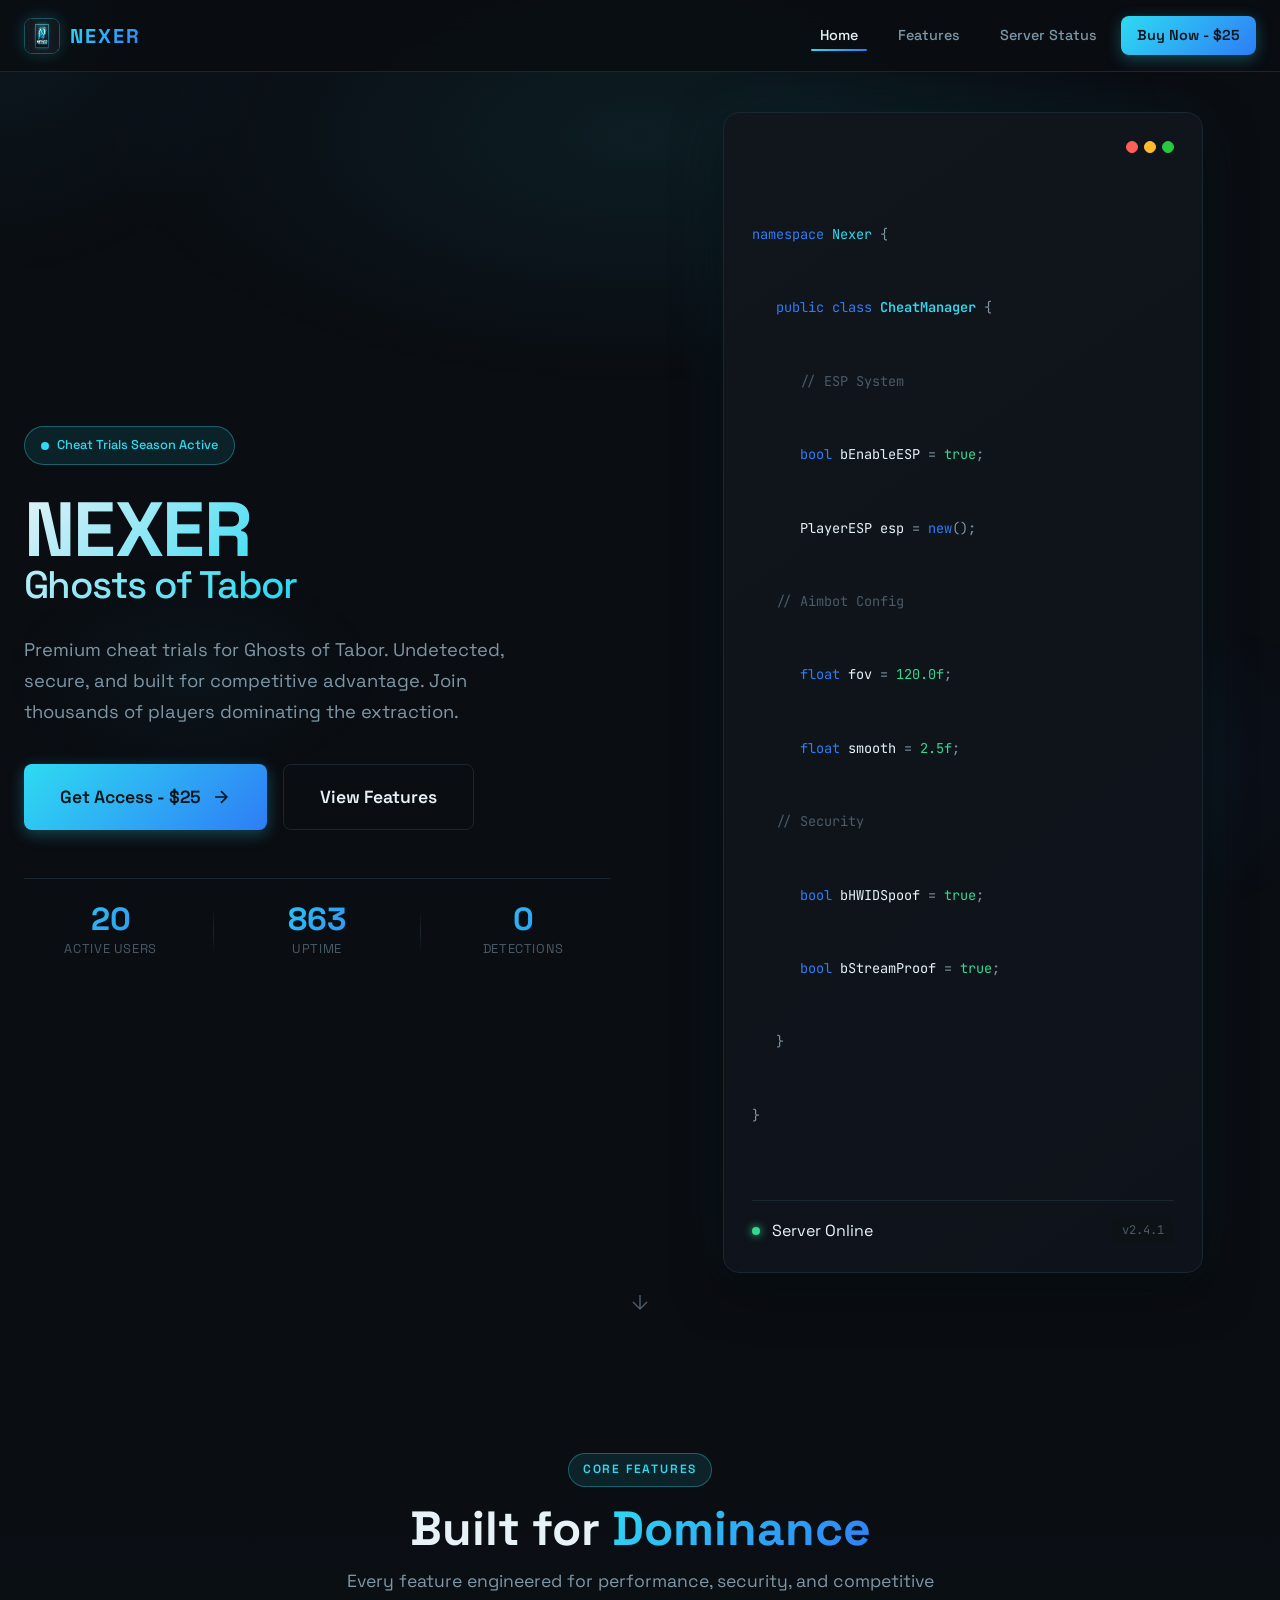
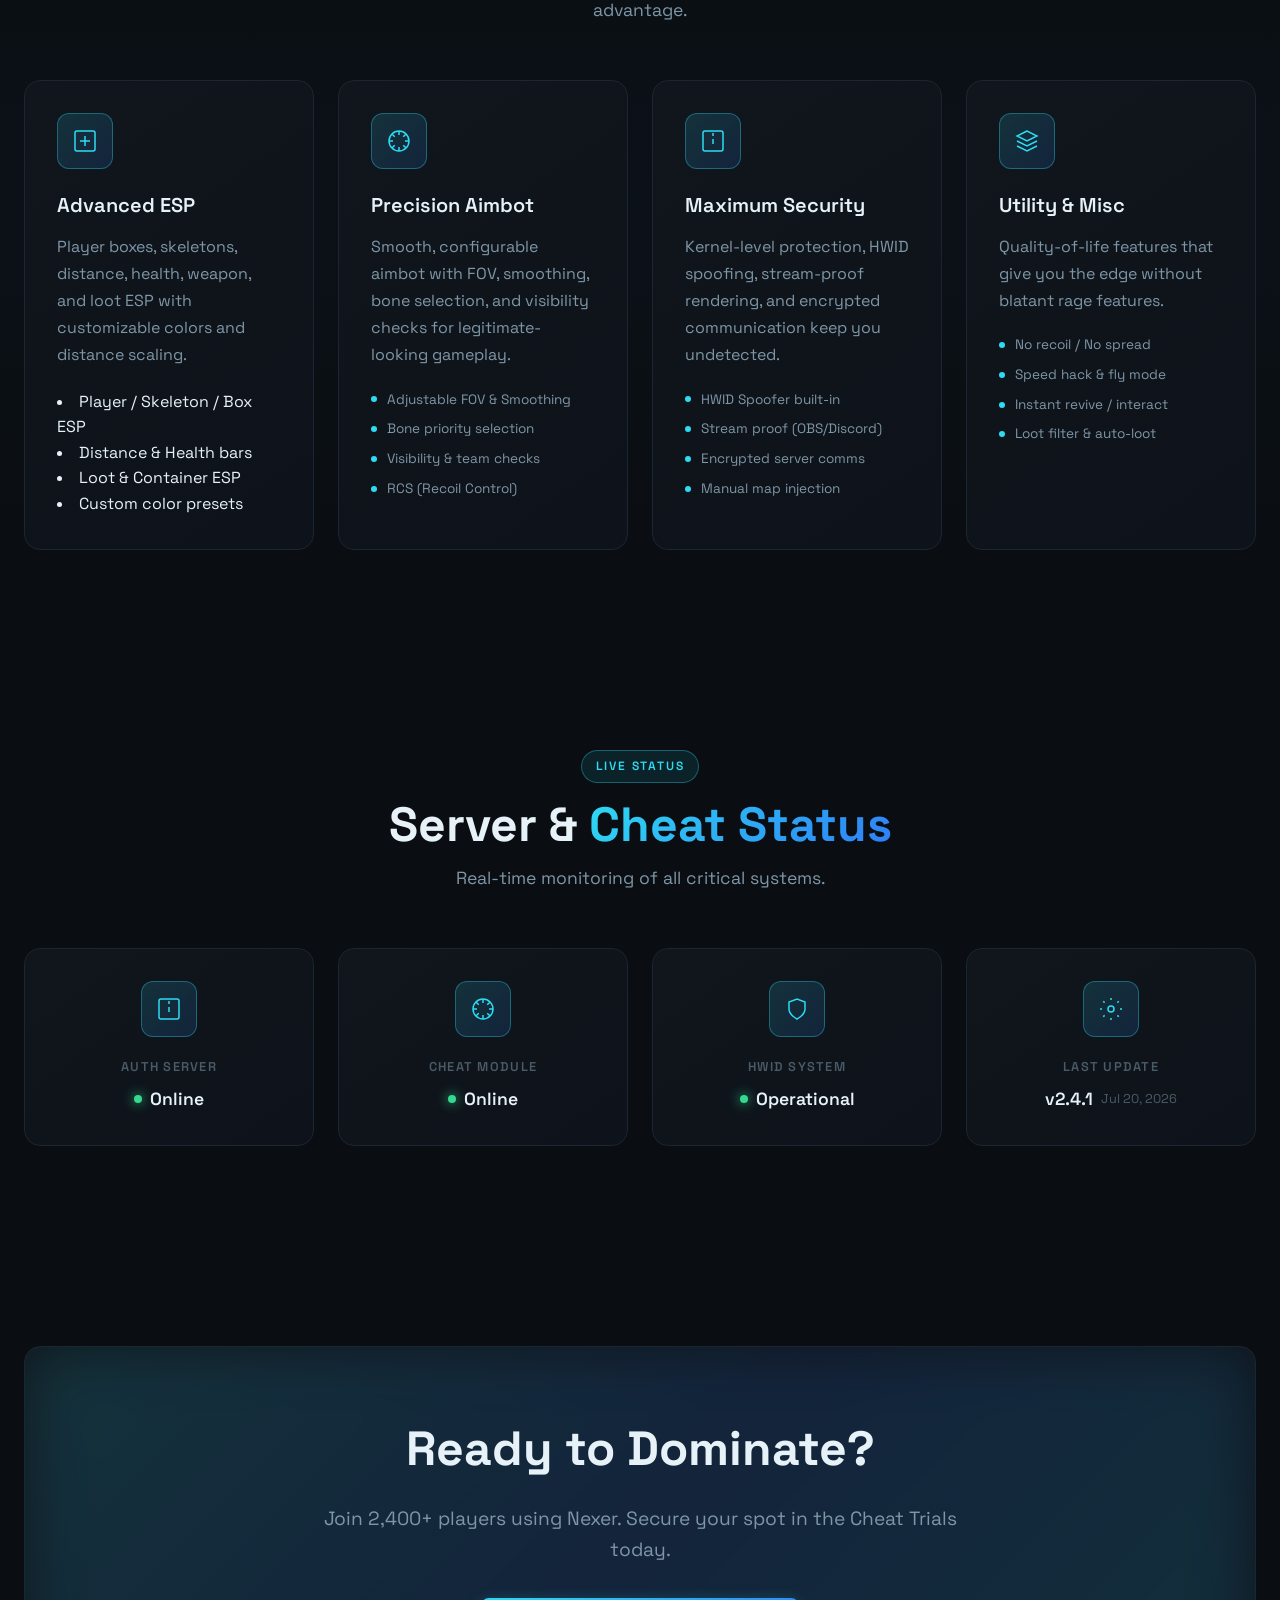
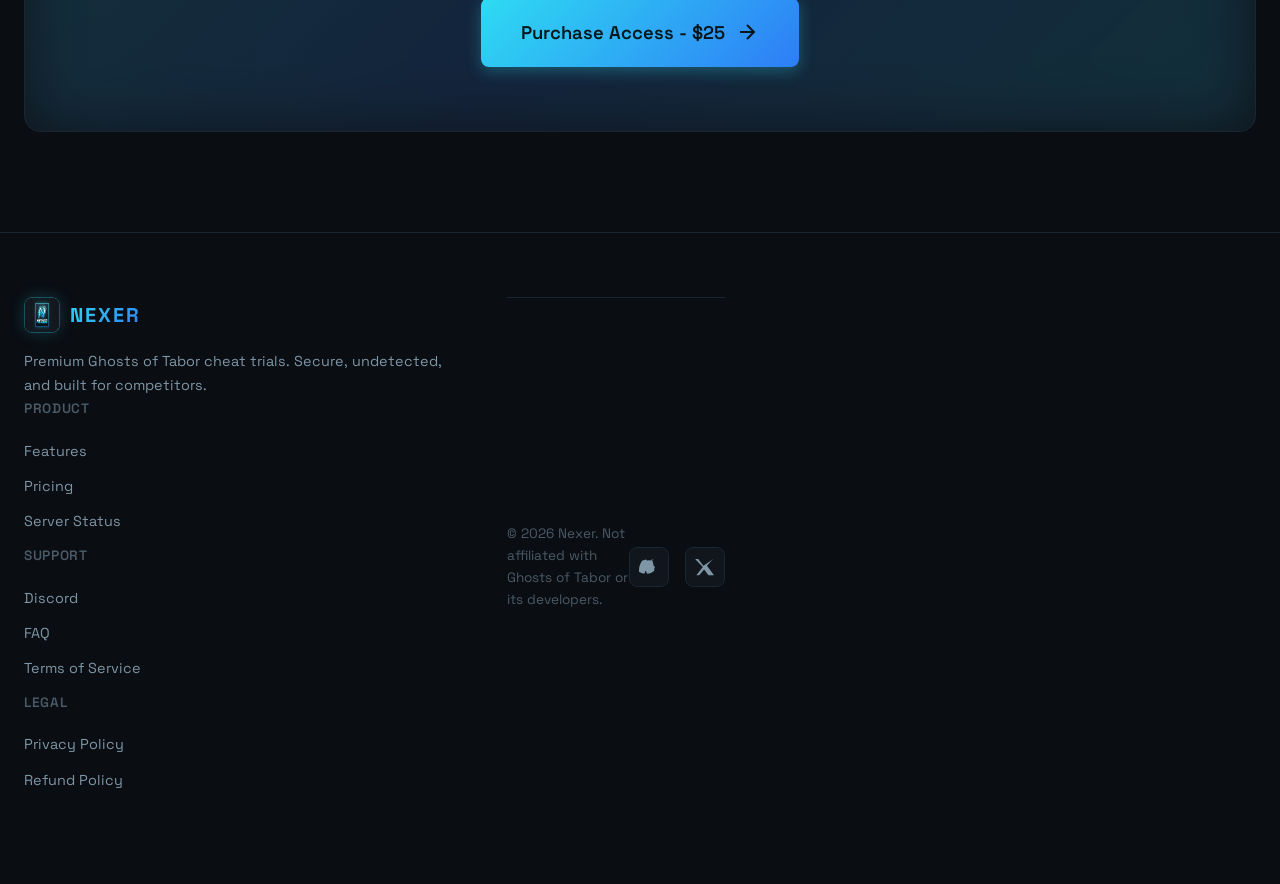
==== docs/index.html @ 2d6c764b "Move to docs folder for GitHub Pages" ====
<!DOCTYPE html>
<html lang="en">
<head>
  <meta charset="UTF-8">
  <meta name="viewport" content="width=device-width, initial-scale=1.0">
  <meta name="description" content="Nexer - Premium Ghosts of Tabor Cheat Trials. Secure, undetected, and feature-rich.">
  <title>Nexer | Ghosts of Tabor Cheat Trials</title>
  <link rel="preconnect" href="https://fonts.googleapis.com">
  <link rel="preconnect" href="https://fonts.gstatic.com" crossorigin>
  <link href="https://fonts.googleapis.com/css2?family=Space+Grotesk:wght@400;500;600;700&family=JetBrains+Mono:wght@400;500&display=swap" rel="stylesheet">
  <link rel="stylesheet" href="css/styles.css">
  <link rel="icon" type="image/png" href="assets/images/logo.png">
</head>
<body>
  <div class="bg-glow" id="bgGlow"></div>
  <canvas id="hexCanvas"></canvas>

  <header class="header" id="header">
    <div class="container header-inner">
      <a href="index.html" class="logo" aria-label="Nexer Home">
        <img src="assets/images/logo.png" alt="Nexer" class="logo-img">
        <span class="logo-text">NEXER</span>
      </a>
      <nav class="nav" id="nav">
        <a href="index.html" class="nav-link active">Home</a>
        <a href="#features" class="nav-link">Features</a>
        <a href="#status" class="nav-link">Server Status</a>
        <a href="buy.html" class="nav-link nav-cta">Buy Now - $25</a>
      </nav>
      <button class="mobile-menu-btn" id="mobileMenuBtn" aria-label="Toggle menu">
        <span></span>
        <span></span>
        <span></span>
      </button>
    </header>

  <main>
    <section class="hero" id="hero">
      <div class="container">
        <div class="hero-content">
          <div class="hero-badge">
            <span class="pulse-dot"></span>
            <span>Cheat Trials Season Active</span>
          </div>
          <h1 class="hero-title">
            NEXER
            <span class="hero-subtitle">Ghosts of Tabor</span>
          </h1>
          <p class="hero-desc">
            Premium cheat trials for Ghosts of Tabor. Undetected, secure, and built for competitive advantage. 
            Join thousands of players dominating the extraction.
          </p>
          <div class="hero-actions">
            <a href="buy.html" class="btn btn-primary btn-lg">
              <span>Get Access - $25</span>
              <svg width="20" height="20" viewBox="0 0 24 24" fill="none" stroke="currentColor" stroke-width="2">
                <path d="M5 12h14M12 5l7 7-7 7"/>
              </svg>
            </a>
            <a href="#features" class="btn btn-secondary btn-lg">View Features</a>
          </div>
          <div class="hero-stats">
            <div class="stat">
              <span class="stat-value">2.4k+</span>
              <span class="stat-label">Active Users</span>
            </div>
            <div class="stat-divider"></div>
            <div class="stat">
              <span class="stat-value">99.9%</span>
              <span class="stat-label">Uptime</span>
            </div>
            <div class="stat-divider"></div>
            <div class="stat">
              <span class="stat-value">0</span>
              <span class="stat-label">Detections</span>
            </div>
          </div>
        </div>
        <div class="hero-visual">
          <div class="hero-card" id="heroCard">
            <div class="card-glow"></div>
            <div class="card-content">
              <div class="card-header">
                <div class="card-dots">
                  <span></span><span></span><span></span>
                </div>
              </div>
              <div class="card-body">
                <div class="code-lines">
                  <div class="code-line"><span class="code-keyword">namespace</span> <span class="code-class">Nexer</span> {</div>
                  <div class="code-line indent"><span class="code-keyword">public</span> <span class="code-keyword">class</span> <span class="code-function">CheatManager</span> {</div>
                  <div class="code-line indent2"><span class="code-comment">// ESP System</span></div>
                  <div class="code-line indent2"><span class="code-keyword">bool</span> <span class="code-variable">bEnableESP</span> = <span class="code-value">true</span>;</div>
                  <div class="code-line indent2"><span class="code-variable">PlayerESP</span> <span class="code-variable">esp</span> = <span class="code-keyword">new</span>();</div>
                  <div class="code-line indent"><span class="code-comment">// Aimbot Config</span></div>
                  <div class="code-line indent2"><span class="code-keyword">float</span> <span class="code-variable">fov</span> = <span class="code-value">120.0f</span>;</div>
                  <div class="code-line indent2"><span class="code-keyword">float</span> <span class="code-variable">smooth</span> = <span class="code-value">2.5f</span>;</div>
                  <div class="code-line indent"><span class="code-comment">// Security</span></div>
                  <div class="code-line indent2"><span class="code-keyword">bool</span> <span class="code-variable">bHWIDSpoof</span> = <span class="code-value">true</span>;</div>
                  <div class="code-line indent2"><span class="code-keyword">bool</span> <span class="code-variable">bStreamProof</span> = <span class="code-value">true</span>;</div>
                  <div class="code-line indent">}</div>
                  <div class="code-line">}</div>
                </div>
              </div>
              <div class="card-footer">
                <span class="status-dot online"></span>
                <span>Server Online</span>
                <span class="version">v2.4.1</span>
              </div>
            </div>
          </div>
        </div>
      </div>
      <div class="scroll-indicator" id="scrollIndicator">
        <svg width="24" height="24" viewBox="0 0 24 24" fill="none" stroke="currentColor" stroke-width="1.5">
          <path d="M12 5v14M19 12l-7 7-7-7"/>
        </svg>
      </div>
    </section>

    <section class="features" id="features">
      <div class="container">
        <header class="section-header">
          <span class="section-tag">Core Features</span>
          <h2 class="section-title">Built for <span class="highlight">Dominance</span></h2>
          <p class="section-desc">Every feature engineered for performance, security, and competitive advantage.</p>
        </header>
        <div class="features-grid">
          <article class="feature-card" data-feature="esp">
            <div class="feature-icon">
              <svg width="24" height="24" viewBox="0 0 24 24" fill="none" stroke="currentColor" stroke-width="1.5">
                <rect x="2" y="2" width="20" height="20" rx="2"/>
                <path d="M7 12h10M12 7v10"/>
              </svg>
            </div>
            <h3>Advanced ESP</h3>
            <p>Player boxes, skeletons, distance, health, weapon, and loot ESP with customizable colors and distance scaling.</            <ul class="feature-details">
              <li>Player / Skeleton / Box ESP</li>
              <li>Distance & Health bars</li>
              <li>Loot & Container ESP</li>
              <li>Custom color presets</li>
            </ul>
          </article>
          <article class="feature-card" data-feature="aimbot">
            <div class="feature-icon">
              <svg width="24" height="24" viewBox="0 0 24 24" fill="none" stroke="currentColor" stroke-width="1.5">
                <circle cx="12" cy="12" r="10"/>
                <path d="M12 2v4M12 18v4M4.93 4.93l2.83 2.83M16.24 16.24l2.83 2.83M2 12h4M18 12h4M4.93 19.07l2.83-2.83M16.24 7.76l2.83-2.83"/>
              </svg>
            </div>
            <h3>Precision Aimbot</h3>
            <p>Smooth, configurable aimbot with FOV, smoothing, bone selection, and visibility checks for legitimate-looking gameplay.
            <ul class="feature-details">
              <li>Adjustable FOV & Smoothing</li>
              <li>Bone priority selection</li>
              <li>Visibility & team checks</li>
              <li>RCS (Recoil Control)</li>
            </ul>
          </article>
          <article class="feature-card" data-feature="security">
            <div class="feature-icon">
              <svg width="24" height="24" viewBox="0 0 24 24" fill="none" stroke="currentColor" stroke-width="1.5">
                <rect x="2" y="2" width="20" height="20" rx="2"/>
                <path d="M12 15v-5M12 7v-3"/>
              </svg>
            </div>
            <h3>Maximum Security</h3>
            <p>Kernel-level protection, HWID spoofing, stream-proof rendering, and encrypted communication keep you undetected.
            <ul class="feature-details">
              <li>HWID Spoofer built-in</li>
              <li>Stream proof (OBS/Discord)</li>
              <li>Encrypted server comms</li>
              <li>Manual map injection</li>
            </ul>
          </article>
          <article class="feature-card" data-feature="misc">
            <div class="feature-icon">
              <svg width="24" height="24" viewBox="0 0 24 24" fill="none" stroke="currentColor" stroke-width="1.5">
                <path d="M12 2L2 7l10 5 10-5-10-5zM2 17l10 5 10-5M2 12l10 5 10-5"/>
              </svg>
            </div>
            <h3>Utility & Misc</h3>
            <p>Quality-of-life features that give you the edge without blatant rage features.
            <ul class="feature-details">
              <li>No recoil / No spread</li>
              <li>Speed hack & fly mode</li>
              <li>Instant revive / interact</li>
              <li>Loot filter & auto-loot</li>
            </ul>
          </article>
        </div>
      </div>
    </section>

    <section class="status-section" id="status">
      <div class="container">
        <header class="section-header">
          <span class="section-tag">Live Status</span>
          <h2 class="section-title">Server & <span class="highlight">Cheat Status</span></h2>
          <p class="section-desc">Real-time monitoring of all critical systems.</p>
        </header>
        <div class="status-grid">
          <div class="status-card">
            <div class="status-icon">
              <svg width="24" height="24" viewBox="0 0 24 24" fill="none" stroke="currentColor" stroke-width="1.5">
                <rect x="2" y="2" width="20" height="20" rx="2"/>
                <path d="M12 15v-5M12 7v-3"/>
              </svg>
            </div>
            <div class="status-info">
              <span class="status-label">Auth Server</span>
              <div class="status-value">
                <span class="status-indicator online"></span>
                <span>Online</span>
              </div>
            </div>
          </div>
          <div class="status-card">
            <div class="status-icon">
              <svg width="24" height="24" viewBox="0 0 24 24" fill="none" stroke="currentColor" stroke-width="1.5">
                <circle cx="12" cy="12" r="10"/>
                <path d="M12 2v4M12 18v4M4.93 4.93l2.83 2.83M16.24 16.24l2.83 2.83M2 12h4M18 12h4M4.93 19.07l2.83-2.83M16.24 7.76l2.83-2.83"/>
              </svg>
            </div>
            <div class="status-info">
              <span class="status-label">Cheat Module</span>
              <div class="status-value">
                <span class="status-indicator online"></span>
                <span>Online</span>
              </div>
            </div>
          </div>
          <div class="status-card">
            <div class="status-icon">
              <svg width="24" height="24" viewBox="0 0 24 24" fill="none" stroke="currentColor" stroke-width="1.5">
                <path d="M12 22s8-4 8-10V5l-8-3-8 3v7c0 6 8 10 8 10z"/>
              </svg>
            </div>
            <div class="status-info">
              <span class="status-label">HWID System</span>
              <div class="status-value">
                <span class="status-indicator online"></span>
                <span>Operational</span>
              </div>
            </div>
          </div>
          <div class="status-card">
            <div class="status-icon">
              <svg width="24" height="24" viewBox="0 0 24 24" fill="none" stroke="currentColor" stroke-width="1.5">
                <circle cx="12" cy="12" r="3"/>
                <path d="M12 1v2M12 21v2M4.22 4.22l1.42 1.42M18.36 18.36l1.42 1.42M1 12h2M21 12h2M4.22 19.78l1.42-1.42M18.36 5.64l1.42-1.42"/>
              </svg>
            </div>
            <div class="status-info">
              <span class="status-label">Last Update</span>
              <div class="status-value">
                <span>v2.4.1</span>
                <span class="status-sub">Jul 20, 2026</span>
              </div>
            </div>
          </div>
        </div>
      </div>
    </section>

    <section class="cta-section">
      <div class="container">
        <div class="cta-card">
          <div class="cta-glow"></div>
          <div class="cta-content">
            <h2>Ready to Dominate?</h2>
            <p>Join 2,400+ players using Nexer. Secure your spot in the Cheat Trials today.</p>
            <a href="buy.html" class="btn btn-primary btn-xl">
              <span>Purchase Access - $25</span>
              <svg width="24" height="24" viewBox="0 0 24 24" fill="none" stroke="currentColor" stroke-width="2">
                <path d="M5 12h14M12 5l7 7-7 7"/>
              </svg>
            </a>
          </div>
        </div>
      </div>
    </section>
  </main>

  <footer class="footer">
    <div class="container">
      <div class="footer-grid">
        <div class="footer-brand">
          <a href="index.html" class="logo">
            <img src="assets/images/logo.png" alt="Nexer" class="logo-img">
            <span class="logo-text">NEXER</span>
          </a>
          <p>Premium Ghosts of Tabor cheat trials. Secure, undetected, and built for competitors.</        </div>
        <div class="footer-links">
          <h4>Product</h4>
          <a href="#features">Features</a>
          <a href="buy.html">Pricing</a>
          <a href="#status">Server Status</a>
        </div>
        <div class="footer-links">
          <h4>Support</h4>
          <a href="https://discord.gg/ghostsoftabor" target="_blank" rel="noopener">Discord</a>
          <a href="buy.html#faq">FAQ</a>
          <a href="buy.html#tos">Terms of Service</a>
        </div>
        <div class="footer-links">
          <h4>Legal</h4>
          <a href="buy.html#privacy">Privacy Policy</a>
          <a href="buy.html#refund">Refund Policy</a>
        </div>
      </div>
      <div class="footer-bottom">
        <p>&copy; 2026 Nexer. Not affiliated with Ghosts of Tabor or its developers.</p>
        <div class="footer-social">
          <a href="https://discord.gg/ghostsoftabor" target="_blank" rel="noopener" aria-label="Discord">
            <svg width="20" height="20" viewBox="0 0 24 24" fill="currentColor">
              <path d="M20.317 4.37a19.791 19.791 0 0 0-4.885-1.515.074.074 0 0 0-.079.037c-.21.375-.444.864-.608 1.25a18.27 18.27 0 0 0-5.487 0 12.64 12.64 0 0 0-.617-1.25.077.077 0 0 0-.079-.037A19.736 19.736 0 0 0 3.676 4.37a.07.07 0 0 0-.032.027C.533 9.046-.32 13.58.099 18.057a.078.078 0 0 0 .023.04.07.07 0 0 0 .031.027 20.26 20.26 0 0 0 5.973 2.075.077.077 0 0 0 .08-.037c.462-.63.87-1.39 1.158-2.26a22.14 22.14 0 0 0 .582-1.28.076.076 0 0 1 .077-.077h.077a.076.076 0 0 1 .077.077c.13.504.3.98.582 1.28.315.91.755 1.71 1.158 2.26a.077.077 0 0 0 .08.037c3.516-.556 6.573-1.838 8.479-4.11a.069.069 0 0 0 .03-.028.062.062 0 0 0-.012-.079c-.406-4.537-1.358-9.143-3.19-13.62a.06.06 0 0 0-.03-.028z"/>
              <path d="M10.07 15.79c-.82 0-1.5-.74-1.5-1.63 0-.97.83-1.87 1.7-1.87.78 0 1.42.75 1.42 1.69-.02 1.05-.9 1.78-1.62 1.81zm7.34-1.61c-.83 0-1.5-.76-1.5-1.63 0-.97.83-1.87 1.7-1.87.78 0 1.42.75 1.42 1.69-.02 1.05-.9 1.78-1.62 1.81z"/>
            </svg>
          </a>
          <a href="https://twitter.com" target="_blank" rel="noopener" aria-label="Twitter">
            <svg width="20" height="20" viewBox="0 0 24 24" fill="currentColor">
              <path d="M18.244 2.25h3.308l-7.227 8.26 8.502 11.24H16.17l-5.214-6.817L4.99 21.75H1.64l7.73-9.889L.12 2.25h3.66l6.318 8.382L21.972 2.25h-3.726Z"/>
            </svg>
          </a>
        </div>
      </div>
    </footer>
  </div>

  <script src="js/main.js"></script>
</body>
</html>
---- docs/css/styles.css ----
:root {
  --bg: #0a0d12;
  --bg-elevated: #0e121a;
  --card-bg: #10161c;
  --card-hover: #141d28;
  --border: #1a2630;
  --border-glow: rgba(46, 219, 242, 0.35);
  --accent: #2edbf2;
  --accent-dim: #1aa2bc;
  --accent-blue: #2e7df6;
  --accent-blue-dark: #1d4ed8;
  --text-primary: #e6f2f8;
  --text-secondary: #7e96a6;
  --text-dark: #4a5a67;
  --success: #31da8f;
  --error: #ef495d;
  --warning: #f9bf37;
  --input-bg: #0d1217;

  --font-main: 'Space Grotesk', -apple-system, BlinkMacSystemFont, 'Segoe UI', sans-serif;
  --font-mono: 'JetBrains Mono', 'Fira Code', monospace;

  --radius-sm: 6px;
  --radius-md: 8px;
  --radius-lg: 12px;
  --radius-xl: 16px;

  --shadow-sm: 0 2px 8px rgba(0,0,0,0.3);
  --shadow-md: 0 8px 24px rgba(0,0,0,0.4);
  --shadow-lg: 0 16px 48px rgba(0,0,0,0.5);
  --shadow-glow: 0 0 32px rgba(46, 219, 242, 0.15);

  --header-h: 72px;
  --transition: 0.2s cubic-bezier(0.4, 0, 0.2, 1);
}

*, *::before, *::after {
  box-sizing: border-box;
  margin: 0;
  padding: 0;
}

html {
  scroll-behavior: smooth;
  -webkit-font-smoothing: antialiased;
  -moz-osx-font-smoothing: grayscale;
}

body {
  font-family: var(--font-main);
  background: var(--bg);
  color: var(--text-primary);
  line-height: 1.6;
  min-height: 100vh;
  overflow-x: hidden;
}

::selection {
  background: rgba(46, 219, 242, 0.3);
  color: var(--text-primary);
}

/* Background Effects */
.bg-glow {
  position: fixed;
  inset: 0;
  pointer-events: none;
  z-index: 0;
  background: 
    radial-gradient(ellipse 60% 40% at 50% 15%, rgba(46, 219, 242, 0.08) 0%, transparent 70%),
    radial-gradient(ellipse 40% 30% at 85% 85%, rgba(46, 125, 246, 0.06) 0%, transparent 60%),
    radial-gradient(ellipse 30% 25% at 15% 75%, rgba(46, 219, 242, 0.04) 0%, transparent 50%);
}

#hexCanvas {
  position: fixed;
  inset: 0;
  pointer-events: none;
  z-index: 1;
  opacity: 0.03;
}

.container {
  max-width: 1280px;
  margin: 0 auto;
  padding: 0 24px;
  position: relative;
  z-index: 10;
}

/* Header */
.header {
  position: fixed;
  top: 0;
  left: 0;
  right: 0;
  height: var(--header-h);
  background: rgba(10, 13, 18, 0.85);
  backdrop-filter: blur(20px);
  border-bottom: 1px solid var(--border);
  z-index: 100;
  transition: var(--transition);
}

.header.scrolled {
  background: rgba(10, 13, 18, 0.95);
  box-shadow: var(--shadow-md);
}

.header-inner {
  display: flex;
  align-items: center;
  justify-content: space-between;
  height: 100%;
}

.logo {
  display: flex;
  align-items: center;
  gap: 10px;
  text-decoration: none;
  color: var(--text-primary);
}

.logo-img {
  width: 36px;
  height: 36px;
  border-radius: 8px;
  border: 1px solid var(--border-glow);
  box-shadow: 0 0 16px rgba(46, 219, 242, 0.2);
}

.logo-text {
  font-size: 1.25rem;
  font-weight: 700;
  letter-spacing: 0.1em;
  background: linear-gradient(135deg, var(--accent) 0%, var(--accent-blue) 100%);
  -webkit-background-clip: text;
  -webkit-text-fill-color: transparent;
  background-clip: text;
}

.nav {
  display: flex;
  align-items: center;
  gap: 8px;
}

.nav-link {
  color: var(--text-secondary);
  text-decoration: none;
  font-size: 0.9rem;
  font-weight: 500;
  padding: 8px 16px;
  border-radius: var(--radius-md);
  transition: var(--transition);
  position: relative;
}

.nav-link::after {
  content: '';
  position: absolute;
  bottom: 4px;
  left: 50%;
  width: 0;
  height: 2px;
  background: linear-gradient(90deg, var(--accent), var(--accent-blue));
  border-radius: 1px;
  transition: var(--transition);
  transform: translateX(-50%);
}

.nav-link:hover,
.nav-link.active {
  color: var(--text-primary);
}

.nav-link:hover::after,
.nav-link.active::after {
  width: 80%;
}

.nav-cta {
  background: linear-gradient(135deg, var(--accent) 0%, var(--accent-blue) 100%);
  color: #05151a !important;
  font-weight: 600;
  box-shadow: 0 4px 16px rgba(46, 219, 242, 0.3);
}

.nav-cta::after {
  display: none;
}

.nav-cta:hover {
  transform: translateY(-2px);
  box-shadow: 0 8px 24px rgba(46, 219, 242, 0.4);
}

.mobile-menu-btn {
  display: none;
  flex-direction: column;
  gap: 5px;
  background: none;
  border: none;
  cursor: pointer;
  padding: 8px;
  z-index: 101;
}

.mobile-menu-btn span {
  width: 24px;
  height: 2px;
  background: var(--text-primary);
  border-radius: 1px;
  transition: var(--transition);
}

/* Buttons */
.btn {
  display: inline-flex;
  align-items: center;
  justify-content: center;
  gap: 10px;
  padding: 14px 28px;
  font-family: var(--font-main);
  font-size: 1rem;
  font-weight: 600;
  border-radius: var(--radius-md);
  border: none;
  cursor: pointer;
  transition: var(--transition);
  text-decoration: none;
  white-space: nowrap;
}

.btn-primary {
  background: linear-gradient(135deg, var(--accent) 0%, var(--accent-blue) 100%);
  color: #05151a;
  box-shadow: 0 4px 16px rgba(46, 219, 242, 0.3);
}

.btn-primary:hover {
  transform: translateY(-2px);
  box-shadow: 0 8px 24px rgba(46, 219, 242, 0.4);
}

.btn-primary:active {
  transform: translateY(0);
}

.btn-secondary {
  background: transparent;
  color: var(--text-primary);
  border: 1px solid var(--border);
}

.btn-secondary:hover {
  border-color: var(--accent);
  color: var(--accent);
  background: rgba(46, 219, 242, 0.05);
}

.btn-lg {
  padding: 18px 36px;
  font-size: 1.1rem;
}

.btn-xl {
  padding: 20px 40px;
  font-size: 1.15rem;
}

.btn-full {
  width: 100%;
}

/* Hero Section */
.hero {
  min-height: 100vh;
  display: flex;
  align-items: center;
  padding: calc(var(--header-h) + 40px) 0 80px;
  position: relative;
}

.hero .container {
  display: grid;
  grid-template-columns: 1fr 1fr;
  gap: 60px;
  align-items: center;
}

.hero-badge {
  display: inline-flex;
  align-items: center;
  gap: 8px;
  padding: 8px 16px;
  background: rgba(46, 219, 242, 0.1);
  border: 1px solid var(--border-glow);
  border-radius: 100px;
  font-size: 0.8rem;
  font-weight: 500;
  color: var(--accent);
  margin-bottom: 24px;
  animation: fadeInUp 0.6s ease;
}

.pulse-dot {
  width: 8px;
  height: 8px;
  background: var(--accent);
  border-radius: 50%;
  animation: pulse 2s ease-in-out infinite;
}

@keyframes pulse {
  0%, 100% { opacity: 1; transform: scale(1); }
  50% { opacity: 0.5; transform: scale(0.8); }
}

.hero-title {
  font-size: clamp(3rem, 6vw, 5rem);
  font-weight: 700;
  line-height: 1.05;
  letter-spacing: -0.02em;
  margin-bottom: 8px;
  background: linear-gradient(135deg, var(--text-primary) 0%, var(--accent) 50%, var(--accent-blue) 100%);
  -webkit-background-clip: text;
  -webkit-text-fill-color: transparent;
  background-clip: text;
}

.hero-subtitle {
  display: block;
  font-size: clamp(1.5rem, 3vw, 2.5rem);
  font-weight: 500;
  color: var(--accent);
  margin-top: -4px;
}

.hero-desc {
  font-size: 1.15rem;
  color: var(--text-secondary);
  max-width: 90%;
  margin: 28px 0 36px;
  line-height: 1.7;
}

.hero-actions {
  display: flex;
  gap: 16px;
  flex-wrap: wrap;
  margin-bottom: 48px;
}

.hero-stats {
  display: flex;
  align-items: center;
  gap: 16px;
  padding-top: 24px;
  border-top: 1px solid var(--border);
}

.stat {
  text-align: center;
  flex: 1;
}

.stat-value {
  display: block;
  font-size: 2rem;
  font-weight: 700;
  background: linear-gradient(135deg, var(--accent) 0%, var(--accent-blue) 100%);
  -webkit-background-clip: text;
  -webkit-text-fill-color: transparent;
  background-clip: text;
  line-height: 1;
}

.stat-label {
  display: block;
  font-size: 0.8rem;
  color: var(--text-dark);
  margin-top: 4px;
  text-transform: uppercase;
  letter-spacing: 0.05em;
}

.stat-divider {
  width: 1px;
  height: 48px;
  background: linear-gradient(180deg, transparent, var(--border), transparent);
}

.hero-visual {
  display: flex;
  justify-content: center;
  align-items: center;
  position: relative;
}

.hero-card {
  position: relative;
  width: 100%;
  max-width: 480px;
  background: linear-gradient(145deg, var(--card-bg) 0%, var(--bg-elevated) 100%);
  border: 1px solid var(--border);
  border-radius: var(--radius-xl);
  overflow: hidden;
  box-shadow: var(--shadow-lg), 0 0 64px rgba(46, 219, 242, 0.08);
  transform: perspective(1000px) rotateX(2deg) rotateY(-3deg);
  transition: transform 0.4s cubic-bezier(0.4, 0, 0.2, 1);
}

.hero-card:hover {
  transform: perspective(1000px) rotateX(0) rotateY(0);
}

.card-glow {
  position: absolute;
  inset: -2px;
  background: linear-gradient(135deg, var(--accent), var(--accent-blue), var(--accent));
  border-radius: var(--radius-xl);
  opacity: 0;
  filter: blur(24px);
  transition: opacity 0.4s ease;
  z-index: -1;
}

.hero-card:hover .card-glow {
  opacity: 0.4;
}

.card-content {
  padding: 28px;
}

.card-header {
  display: flex;
  justify-content: flex-end;
  margin-bottom: 20px;
}

.card-dots {
  display: flex;
  gap: 6px;
}

.card-dots span {
  width: 12px;
  height: 12px;
  border-radius: 50%;
  background: var(--card-hover);
  border: 1px solid var(--border);
}

.card-dots span:nth-child(1) { background: #ff5f57; border-color: #ff5f57; }
.card-dots span:nth-child(2) { background: #ffbd2e; border-color: #ffbd2e; }
.card-dots span:nth-child(3) { background: #28c840; border-color: #28c840; }

.code-lines {
  font-family: var(--font-mono);
  font-size: 0.85rem;
  line-height: 1.8;
  color: var(--text-primary);
  white-space: pre;
  overflow-x: auto;
}

.code-line { color: var(--text-secondary); }
.code-line.indent { padding-left: 24px; }
.code-line.indent2 { padding-left: 48px; }
.code-keyword { color: var(--accent-blue); }
.code-class { color: var(--accent); }
.code-function { color: var(--accent); font-weight: 600; }
.code-variable { color: var(--text-primary); }
.code-value { color: var(--success); }
.code-comment { color: var(--text-dark); }

.card-footer {
  display: flex;
  align-items: center;
  gap: 12px;
  margin-top: 24px;
  padding-top: 16px;
  border-top: 1px solid var(--border);
}

.status-dot {
  width: 8px;
  height: 8px;
  border-radius: 50%;
  background: var(--success);
  box-shadow: 0 0 8px var(--success);
  animation: pulse 2s ease-in-out infinite;
}

.version {
  margin-left: auto;
  font-family: var(--font-mono);
  font-size: 0.75rem;
  color: var(--text-dark);
  background: var(--input-bg);
  padding: 4px 10px;
  border-radius: 6px;
}

.scroll-indicator {
  position: absolute;
  bottom: 32px;
  left: 50%;
  transform: translateX(-50%);
  color: var(--text-dark);
  animation: bounce 2s ease-in-out infinite;
  cursor: pointer;
}

@keyframes bounce {
  0%, 20%, 50%, 80%, 100% { transform: translateX(-50%) translateY(0); }
  40% { transform: translateX(-50%) translateY(-8px); }
  60% { transform: translateX(-50%) translateY(-4px); }
}

@keyframes fadeInUp {
  from { opacity: 0; transform: translateY(24px); }
  to { opacity: 1; transform: translateY(0); }
}

/* Sections */
.section-header {
  text-align: center;
  margin-bottom: 56px;
}

.section-tag {
  display: inline-block;
  font-size: 0.75rem;
  font-weight: 600;
  letter-spacing: 0.15em;
  text-transform: uppercase;
  color: var(--accent);
  padding: 6px 14px;
  background: rgba(46, 219, 242, 0.1);
  border: 1px solid var(--border-glow);
  border-radius: 100px;
  margin-bottom: 16px;
}

.section-title {
  font-size: clamp(2rem, 4vw, 3rem);
  font-weight: 700;
  line-height: 1.1;
  margin-bottom: 12px;
}

.highlight {
  background: linear-gradient(135deg, var(--accent) 0%, var(--accent-blue) 100%);
  -webkit-background-clip: text;
  -webkit-text-fill-color: transparent;
  background-clip: text;
}

.section-desc {
  font-size: 1.1rem;
  color: var(--text-secondary);
  max-width: 600px;
  margin: 0 auto;
}

/* Features */
.features {
  padding: 100px 0;
  background: linear-gradient(180deg, transparent 0%, rgba(46, 219, 242, 0.02) 50%, transparent 100%);
}

.features-grid {
  display: grid;
  grid-template-columns: repeat(4, 1fr);
  gap: 24px;
}

.feature-card {
  background: linear-gradient(145deg, var(--card-bg) 0%, var(--bg-elevated) 100%);
  border: 1px solid var(--border);
  border-radius: var(--radius-xl);
  padding: 32px;
  transition: var(--transition);
  position: relative;
  overflow: hidden;
}

.feature-card::before {
  content: '';
  position: absolute;
  top: 0;
  left: 0;
  right: 0;
  height: 3px;
  background: linear-gradient(90deg, var(--accent), var(--accent-blue));
  transform: scaleX(0);
  transform-origin: left;
  transition: transform 0.4s ease;
}

.feature-card:hover {
  transform: translateY(-8px);
  border-color: var(--border-glow);
  box-shadow: var(--shadow-lg), 0 0 48px rgba(46, 219, 242, 0.1);
}

.feature-card:hover::before {
  transform: scaleX(1);
}

.feature-icon {
  display: inline-flex;
  align-items: center;
  justify-content: center;
  width: 56px;
  height: 56px;
  background: linear-gradient(135deg, rgba(46, 219, 242, 0.15), rgba(46, 125, 246, 0.15));
  border: 1px solid var(--border-glow);
  border-radius: var(--radius-lg);
  color: var(--accent);
  margin-bottom: 20px;
}

.feature-card h3 {
  font-size: 1.25rem;
  font-weight: 600;
  margin-bottom: 12px;
}

.feature-card p {
  color: var(--text-secondary);
  margin-bottom: 20px;
  line-height: 1.7;
}

.feature-details {
  list-style: none;
  display: flex;
  flex-direction: column;
  gap: 8px;
}

.feature-details li {
  display: flex;
  align-items: center;
  gap: 10px;
  font-size: 0.85rem;
  color: var(--text-secondary);
}

.feature-details li::before {
  content: '';
  width: 6px;
  height: 6px;
  background: var(--accent);
  border-radius: 50%;
  flex-shrink: 0;
}

/* Status Section */
.status-section {
  padding: 100px 0;
}

.status-grid {
  display: grid;
  grid-template-columns: repeat(4, 1fr);
  gap: 24px;
}

.status-card {
  background: linear-gradient(145deg, var(--card-bg) 0%, var(--bg-elevated) 100%);
  border: 1px solid var(--border);
  border-radius: var(--radius-xl);
  padding: 32px;
  text-align: center;
  transition: var(--transition);
}

.status-card:hover {
  border-color: var(--border-glow);
  transform: translateY(-4px);
}

.status-icon {
  width: 56px;
  height: 56px;
  margin: 0 auto 20px;
  display: flex;
  align-items: center;
  justify-content: center;
  background: linear-gradient(135deg, rgba(46, 219, 242, 0.15), rgba(46, 125, 246, 0.15));
  border: 1px solid var(--border-glow);
  border-radius: var(--radius-lg);
  color: var(--accent);
}

.status-label {
  display: block;
  font-size: 0.8rem;
  font-weight: 600;
  letter-spacing: 0.1em;
  text-transform: uppercase;
  color: var(--text-dark);
  margin-bottom: 8px;
}

.status-value {
  display: flex;
  align-items: center;
  justify-content: center;
  gap: 8px;
  font-size: 1.1rem;
  font-weight: 600;
  color: var(--text-primary);
}

.status-sub {
  font-size: 0.8rem;
  color: var(--text-dark);
  font-weight: 400;
}

.status-indicator {
  width: 8px;
  height: 8px;
  border-radius: 50%;
  background: var(--success);
  box-shadow: 0 0 12px var(--success);
  animation: pulse 2s ease-in-out infinite;
}

/* CTA Section */
.cta-section {
  padding: 100px 0;
}

.cta-card {
  position: relative;
  background: linear-gradient(145deg, var(--card-bg) 0%, var(--bg-elevated) 100%);
  border: 1px solid var(--border);
  border-radius: var(--radius-xl);
  padding: 64px 48px;
  text-align: center;
  overflow: hidden;
}

.cta-glow {
  position: absolute;
  inset: -2px;
  background: linear-gradient(135deg, var(--accent), var(--accent-blue), var(--accent));
  border-radius: var(--radius-xl);
  opacity: 0.15;
  filter: blur(32px);
  z-index: -1;
}

.cta-content {
  position: relative;
  z-index: 1;
  max-width: 640px;
  margin: 0 auto;
}

.cta-card h2 {
  font-size: clamp(2rem, 4vw, 3rem);
  font-weight: 700;
  margin-bottom: 16px;
}

.cta-card p {
  font-size: 1.2rem;
  color: var(--text-secondary);
  margin-bottom: 32px;
}

/* Purchase Page Styles */
.buy-hero {
  min-height: 60vh;
  display: flex;
  align-items: center;
  justify-content: center;
  padding: calc(var(--header-h) + 40px) 0;
}

.buy-hero-content {
  text-align: center;
  max-width: 640px;
}

.buy-badge {
  display: inline-flex;
  align-items: center;
  gap: 8px;
  padding: 8px 16px;
  background: rgba(46, 219, 242, 0.1);
  border: 1px solid var(--border-glow);
  border-radius: 100px;
  font-size: 0.8rem;
  font-weight: 500;
  color: var(--accent);
  margin-bottom: 24px;
}

.buy-title {
  font-size: clamp(2.5rem, 5vw, 4rem);
  font-weight: 700;
  line-height: 1.1;
  margin-bottom: 16px;
  background: linear-gradient(135deg, var(--text-primary) 0%, var(--accent) 100%);
  -webkit-background-clip: text;
  -webkit-text-fill-color: transparent;
  background-clip: text;
}

.buy-desc {
  font-size: 1.2rem;
  color: var(--text-secondary);
  margin-bottom: 32px;
}

.price-tag {
  display: inline-flex;
  align-items: baseline;
  gap: 4px;
  font-weight: 700;
}

.price-currency {
  font-size: 2rem;
  color: var(--accent);
}

.price-amount {
  font-size: 5rem;
  font-weight: 700;
  line-height: 1;
  background: linear-gradient(135deg, var(--accent) 0%, var(--accent-blue) 100%);
  -webkit-background-clip: text;
  -webkit-text-fill-color: transparent;
  background-clip: text;
}

.price-period {
  font-size: 1.25rem;
  color: var(--text-secondary);
  margin-left: 4px;
}

/* Purchase Section */
.purchase-section {
  padding: 80px 0 120px;
}

.purchase-grid {
  display: grid;
  grid-template-columns: 1fr 380px;
  gap: 48px;
  align-items: start;
}

.purchase-card {
  background: linear-gradient(145deg, var(--card-bg) 0%, var(--bg-elevated) 100%);
  border: 1px solid var(--border);
  border-radius: var(--radius-xl);
  padding: 40px;
  position: relative;
}

.purchase-header {
  display: flex;
  align-items: center;
  gap: 16px;
  margin-bottom: 28px;
  padding-bottom: 24px;
  border-bottom: 1px solid var(--border);
}

.purchase-icon {
  width: 56px;
  height: 56px;
  display: flex;
  align-items: center;
  justify-content: center;
  background: linear-gradient(135deg, rgba(46, 219, 242, 0.15), rgba(46, 125, 246, 0.15));
  border: 1px solid var(--border-glow);
  border-radius: var(--radius-lg);
  color: var(--accent);
}

.purchase-header h2 {
  font-size: 1.5rem;
  font-weight: 600;
}

.purchase-subtitle {
  color: var(--text-secondary);
  font-size: 0.9rem;
}

.price-display {
  margin-bottom: 32px;
}

.price-label {
  display: block;
  font-size: 0.8rem;
  font-weight: 600;
  letter-spacing: 0.1em;
  text-transform: uppercase;
  color: var(--text-dark);
  margin-bottom: 8px;
}

.price-main {
  display: flex;
  align-items: baseline;
  gap: 4px;
  margin-bottom: 12px;
}

.price-currency {
  font-size: 1.5rem;
  color: var(--accent);
}

.price-amount-large {
  font-size: 4.5rem;
  font-weight: 700;
  line-height: 1;
  background: linear-gradient(135deg, var(--accent) 0%, var(--accent-blue) 100%);
  -webkit-background-clip: text;
  -webkit-text-fill-color: transparent;
  background-clip: text;
}

.price-suffix {
  font-size: 1.5rem;
  color: var(--text-secondary);
}

.price-note {
  font-size: 0.85rem;
  color: var(--text-dark);
}

.included-list {
  list-style: none;
  margin-bottom: 32px;
}

.included-list li {
  display: flex;
  align-items: center;
  gap: 12px;
  padding: 12px 0;
  border-bottom: 1px solid var(--border);
  font-size: 0.95rem;
  color: var(--text-primary);
}

.included-list li:last-child {
  border-bottom: none;
}

.included-list svg {
  flex-shrink: 0;
  color: var(--success);
}

.ls-checkout-btn {
  position: relative;
  overflow: hidden;
}

.ls-checkout-btn::before {
  content: '';
  position: absolute;
  inset: 0;
  background: linear-gradient(90deg, transparent, rgba(255,255,255,0.2), transparent);
  transform: translateX(-100%);
  transition: transform 0.6s ease;
}

.ls-checkout-btn:hover::before {
  transform: translateX(100%);
}

.secure-note {
  display: flex;
  align-items: center;
  justify-content: center;
  gap: 8px;
  margin-top: 20px;
  font-size: 0.8rem;
  color: var(--text-dark);
}

.purchase-sidebar {
  display: flex;
  flex-direction: column;
  gap: 24px;
}

.sidebar-card {
  background: linear-gradient(145deg, var(--card-bg) 0%, var(--bg-elevated) 100%);
  border: 1px solid var(--border);
  border-radius: var(--radius-xl);
  padding: 28px;
}

.sidebar-card h3,
.sidebar-card h4 {
  font-size: 1rem;
  font-weight: 600;
  margin-bottom: 20px;
}

.delivery-info {
  display: flex;
  flex-direction: column;
  gap: 16px;
}

.delivery-step {
  display: flex;
  align-items: flex-start;
  gap: 14px;
}

.step-num {
  width: 32px;
  height: 32px;
  display: flex;
  align-items: center;
  justify-content: center;
  background: linear-gradient(135deg, var(--accent) 0%, var(--accent-blue) 100%);
  color: #05151a;
  border-radius: 50%;
  font-weight: 700;
  font-size: 0.9rem;
  flex-shrink: 0;
}

.delivery-step strong {
  display: block;
  font-size: 0.9rem;
  margin-bottom: 2px;
}

.delivery-step span {
  font-size: 0.8rem;
  color: var(--text-secondary);
}

.warning-card {
  border-color: rgba(239, 73, 93, 0.3);
  background: linear-gradient(145deg, rgba(239, 73, 93, 0.05) 0%, var(--card-bg) 100%);
}

.warning-icon {
  width: 40px;
  height: 40px;
  display: flex;
  align-items: center;
  justify-content: center;
  background: rgba(239, 73, 93, 0.15);
  border: 1px solid rgba(239, 73, 93, 0.3);
  border-radius: var(--radius-md);
  color: var(--error);
  margin-bottom: 16px;
}

.warning-card ul {
  list-style: none;
  display: flex;
  flex-direction: column;
  gap: 10px;
}

.warning-card li {
  display: flex;
  align-items: center;
  gap: 10px;
  font-size: 0.85rem;
  color: var(--text-secondary);
}

.warning-card li::before {
  content: '';
  width: 5px;
  height: 5px;
  background: var(--error);
  border-radius: 50%;
  flex-shrink: 0;
}

.faq-card {
  border-color: rgba(46, 219, 242, 0.3);
}

.faq-item {
  border-bottom: 1px solid var(--border);
  margin-bottom: 8px;
}

.faq-item:last-child {
  border-bottom: none;
}

.faq-item summary {
  cursor: pointer;
  font-weight: 500;
  padding: 14px 0;
  display: flex;
  align-items: center;
  justify-content: space-between;
  font-size: 0.9rem;
}

.faq-item summary::-webkit-details-marker {
  display: none;
}

.faq-item summary::after {
  content: '+';
  font-size: 1.25rem;
  color: var(--accent);
  transition: transform 0.2s ease;
}

.faq-item[open] summary::after {
  transform: rotate(45deg);
}

.faq-item p {
  padding: 0 0 16px 24px;
  font-size: 0.85rem;
  color: var(--text-secondary);
  line-height: 1.7;
}

.faq-item code {
  background: var(--input-bg);
  padding: 2px 6px;
  border-radius: 4px;
  font-family: var(--font-mono);
  font-size: 0.8rem;
  color: var(--accent);
}

/* Trust Stats */
.trust-section {
  padding: 80px 0;
  background: linear-gradient(180deg, transparent 0%, rgba(46, 219, 242, 0.02) 50%, transparent 100%);
}

.trust-stats {
  display: grid;
  grid-template-columns: repeat(4, 1fr);
  gap: 24px;
}

.trust-stat {
  text-align: center;
  padding: 32px 24px;
  background: linear-gradient(145deg, var(--card-bg) 0%, var(--bg-elevated) 100%);
  border: 1px solid var(--border);
  border-radius: var(--radius-xl);
  transition: var(--transition);
}

.trust-stat:hover {
  border-color: var(--border-glow);
  transform: translateY(-4px);
}

.trust-value {
  display: block;
  font-size: 3rem;
  font-weight: 700;
  line-height: 1;
  background: linear-gradient(135deg, var(--accent) 0%, var(--accent-blue) 100%);
  -webkit-background-clip: text;
  -webkit-text-fill-color: transparent;
  background-clip: text;
  margin-bottom: 8px;
}

.trust-label {
  font-size: 0.85rem;
  color: var(--text-secondary);
  text-transform: uppercase;
  letter-spacing: 0.05em;
}

/* Footer */
.footer {
  padding: 64px 0 32px;
  border-top: 1px solid var(--border);
  background: var(--bg);
}

.footer-grid {
  display: grid;
  grid-template-columns: 2fr repeat(3, 1fr);
  gap: 48px;
  margin-bottom: 48px;
}

.footer-brand .logo {
  margin-bottom: 16px;
}

.footer-brand p {
  color: var(--text-secondary);
  font-size: 0.9rem;
  line-height: 1.7;
}

.footer-links h4 {
  font-size: 0.85rem;
  font-weight: 600;
  letter-spacing: 0.05em;
  text-transform: uppercase;
  color: var(--text-dark);
  margin-bottom: 20px;
}

.footer-links a {
  display: block;
  color: var(--text-secondary);
  text-decoration: none;
  font-size: 0.9rem;
  margin-bottom: 12px;
  transition: var(--transition);
}

.footer-links a:hover {
  color: var(--accent);
  transform: translateX(4px);
}

.footer-bottom {
  display: flex;
  align-items: center;
  justify-content: space-between;
  padding-top: 32px;
  border-top: 1px solid var(--border);
}

.footer-bottom p {
  font-size: 0.85rem;
  color: var(--text-dark);
}

.footer-social {
  display: flex;
  gap: 16px;
}

.footer-social a {
  width: 40px;
  height: 40px;
  display: flex;
  align-items: center;
  justify-content: center;
  background: var(--card-bg);
  border: 1px solid var(--border);
  border-radius: var(--radius-md);
  color: var(--text-secondary);
  transition: var(--transition);
}

.footer-social a:hover {
  border-color: var(--accent);
  color: var(--accent);
  background: rgba(46, 219, 242, 0.1);
}

/* Mobile Menu */
@media (max-width: 1024px) {
  .features-grid {
    grid-template-columns: repeat(2, 1fr);
  }
  
  .status-grid {
    grid-template-columns: repeat(2, 1fr);
  }
  
  .trust-stats {
    grid-template-columns: repeat(2, 1fr);
  }
  
  .footer-grid {
    grid-template-columns: repeat(2, 1fr);
    gap: 32px;
  }
  
  .purchase-grid {
    grid-template-columns: 1fr;
  }
  
  .purchase-sidebar {
    order: -1;
  }
}

@media (max-width: 768px) {
  .mobile-menu-btn {
    display: flex;
  }
  
  .nav {
    position: fixed;
    top: var(--header-h);
    left: 0;
    right: 0;
    background: rgba(10, 13, 18, 0.98);
    backdrop-filter: blur(20px);
    flex-direction: column;
    padding: 24px;
    gap: 8px;
    border-bottom: 1px solid var(--border);
    transform: translateY(-100%);
    opacity: 0;
    visibility: hidden;
    transition: var(--transition);
  }
  
  .nav.open {
    transform: translateY(0);
    opacity: 1;
    visibility: visible;
  }
  
  .nav-link {
    width: 100%;
    text-align: center;
    padding: 16px;
  }
  
  .hero .container {
    grid-template-columns: 1fr;
    gap: 40px;
    text-align: center;
  }
  
  .hero-visual {
    order: -1;
  }
  
  .hero-card {
    transform: none;
  }
  
  .hero-card:hover {
    transform: none;
  }
  
  .hero-stats {
    flex-wrap: wrap;
    justify-content: center;
  }
  
  .stat-divider {
    display: none;
  }
  
  .features-grid {
    grid-template-columns: 1fr;
  }
  
  .status-grid {
    grid-template-columns: 1fr;
  }
  
  .trust-stats {
    grid-template-columns: 1fr;
  }
  
  .footer-grid {
    grid-template-columns: 1fr;
    gap: 32px;
    text-align: center;
  }
  
  .footer-brand .logo {
    justify-content: center;
  }
  
  .footer-links {
    text-align: center;
  }
  
  .footer-links a:hover {
    transform: none;
  }
  
  .footer-bottom {
    flex-direction: column;
    gap: 16px;
    text-align: center;
  }
  
  .buy-hero {
    min-height: 50vh;
  }
  
  .purchase-grid {
    grid-template-columns: 1fr;
  }
  
  .price-amount-large {
    font-size: 3.5rem;
  }
  
  .trust-stats {
    grid-template-columns: repeat(2, 1fr);
  }
}

/* Reduced Motion */
@media (prefers-reduced-motion: reduce) {
  *, *::before, *::after {
    animation-duration: 0.01ms !important;
    animation-iteration-count: 1 !important;
    transition-duration: 0.01ms !important;
  }
}
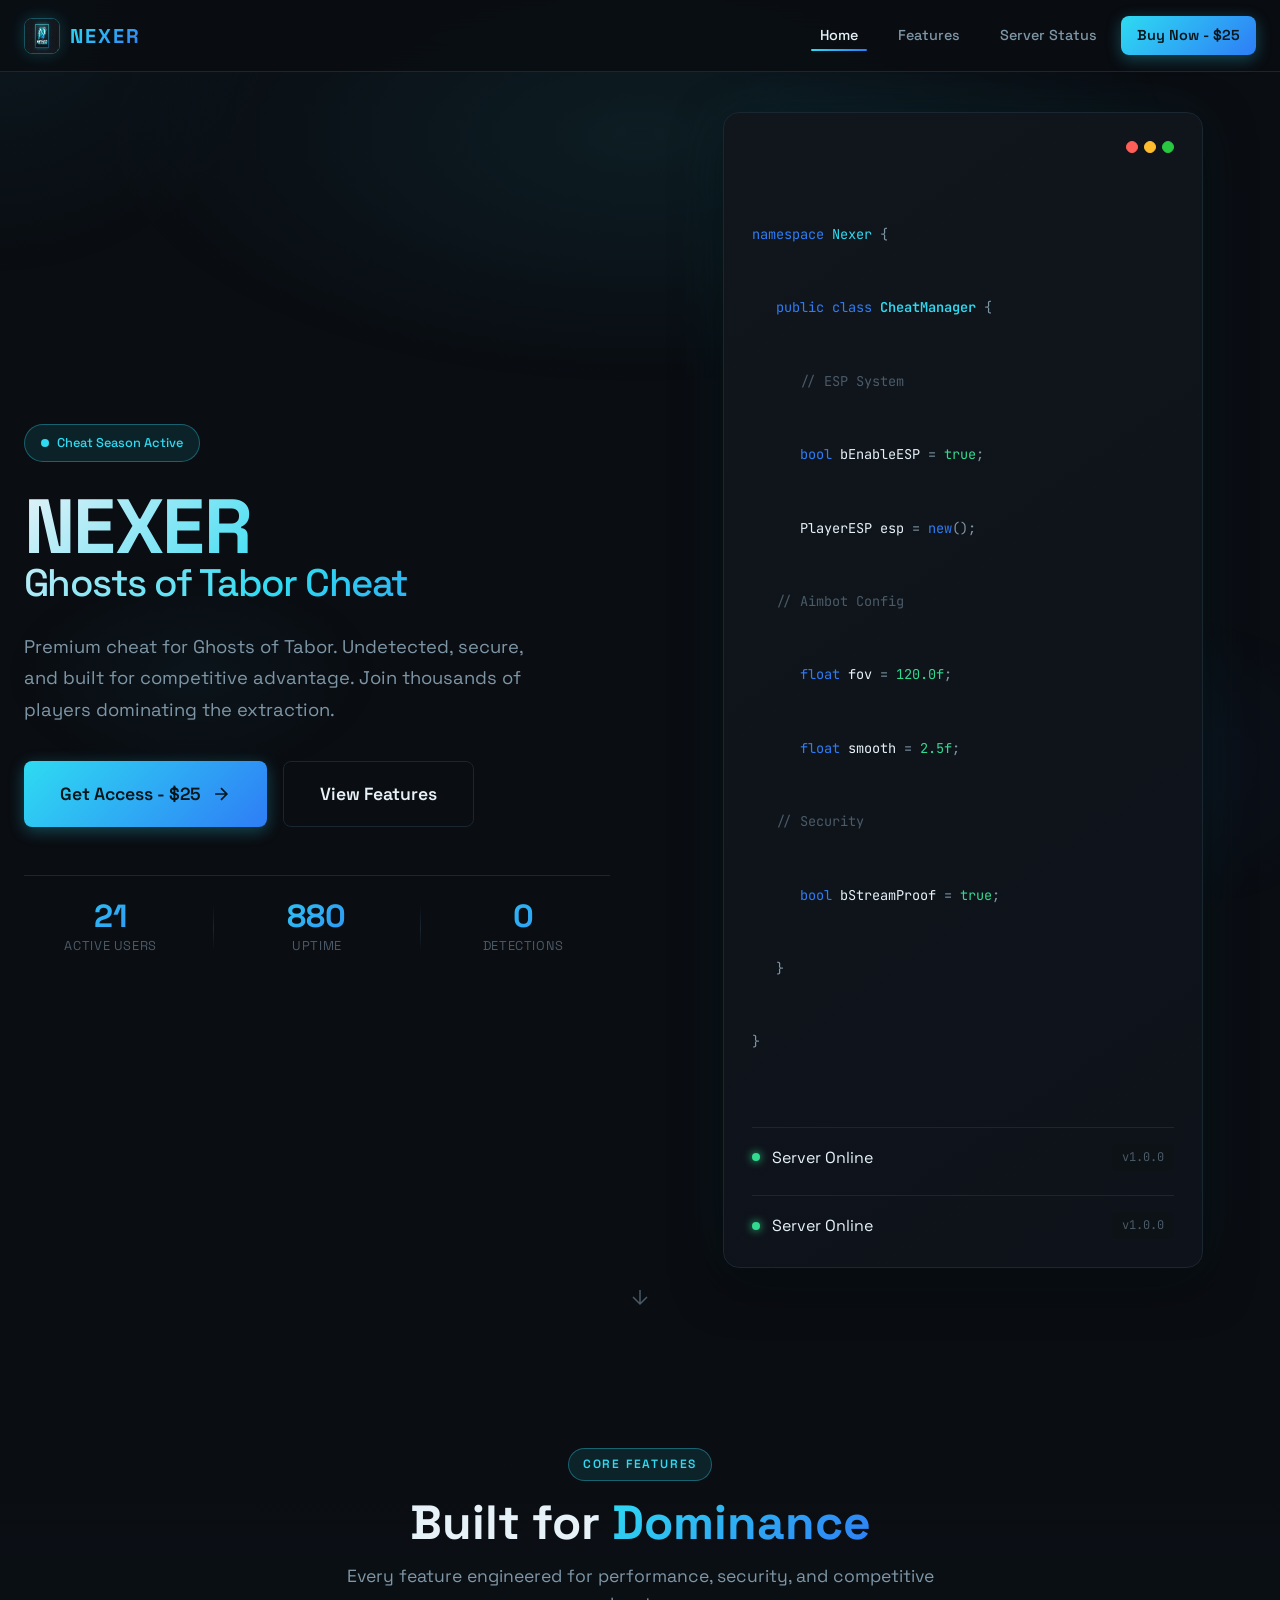
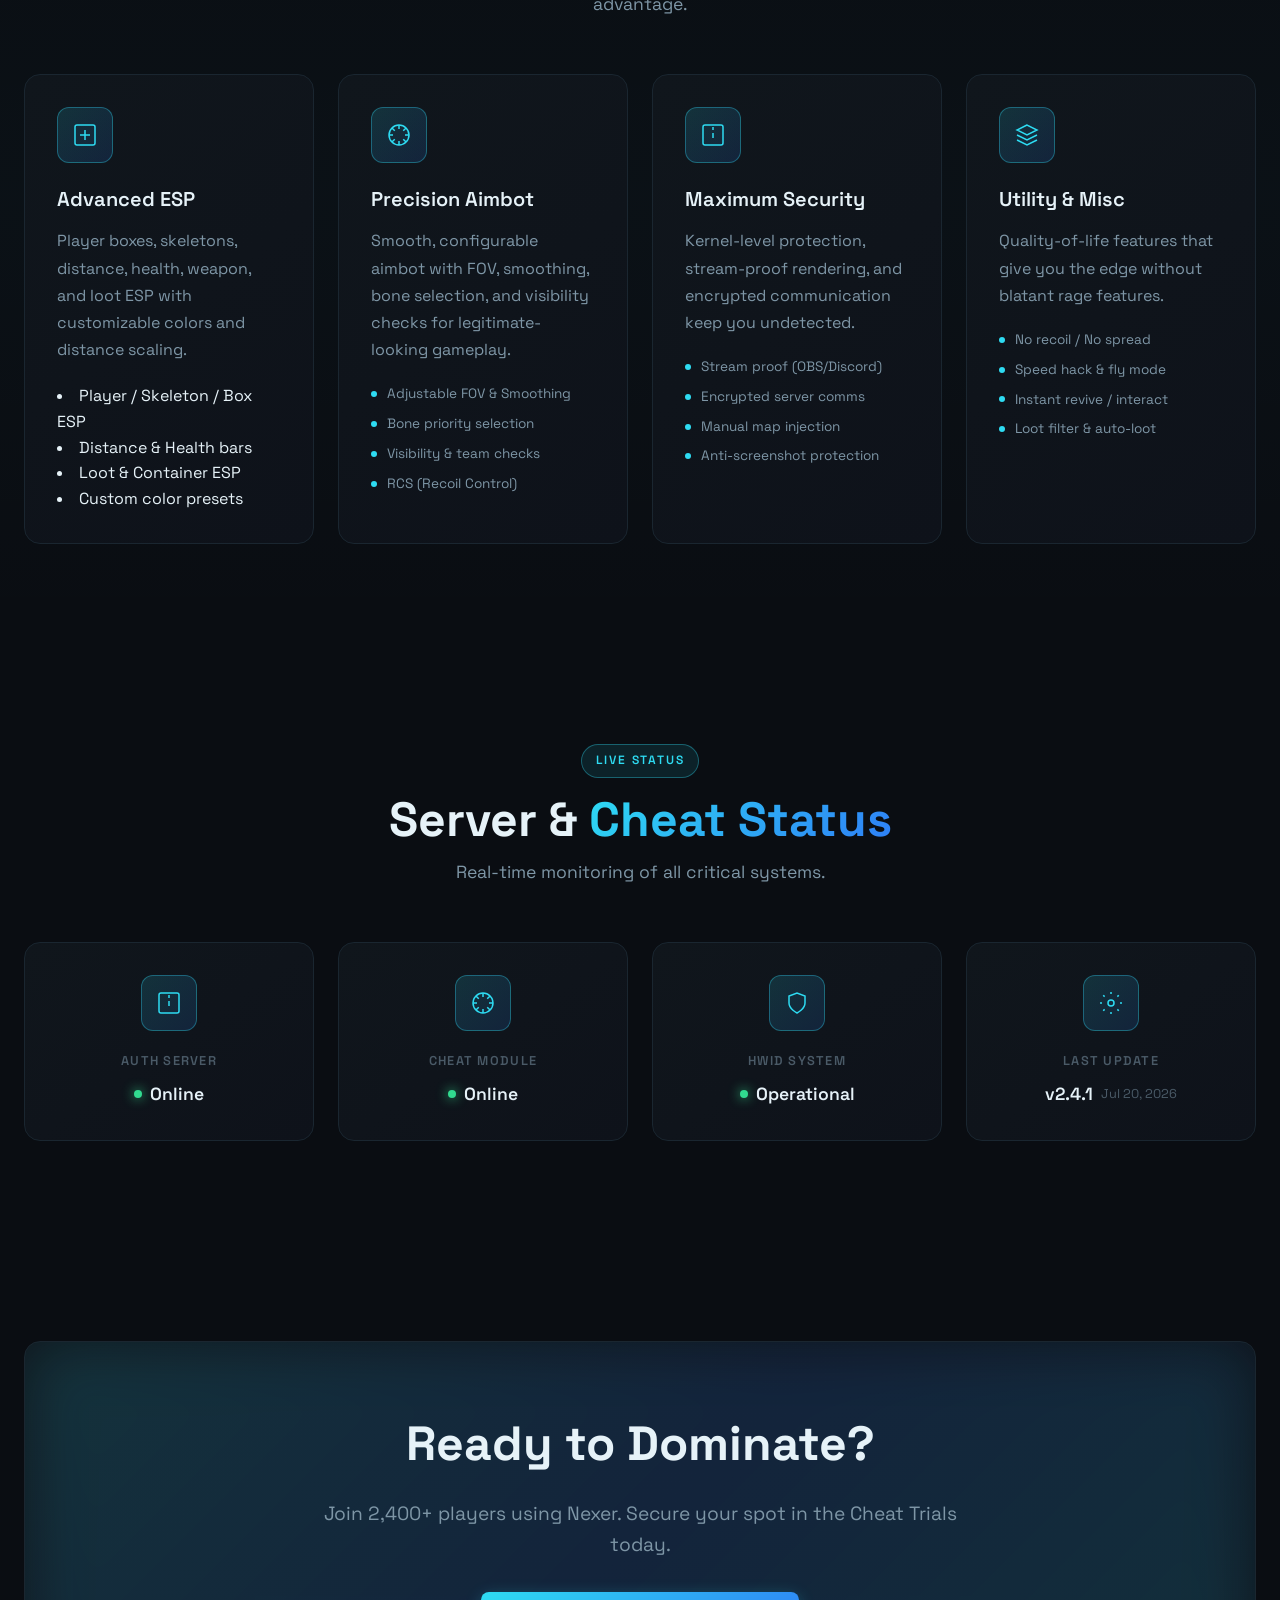
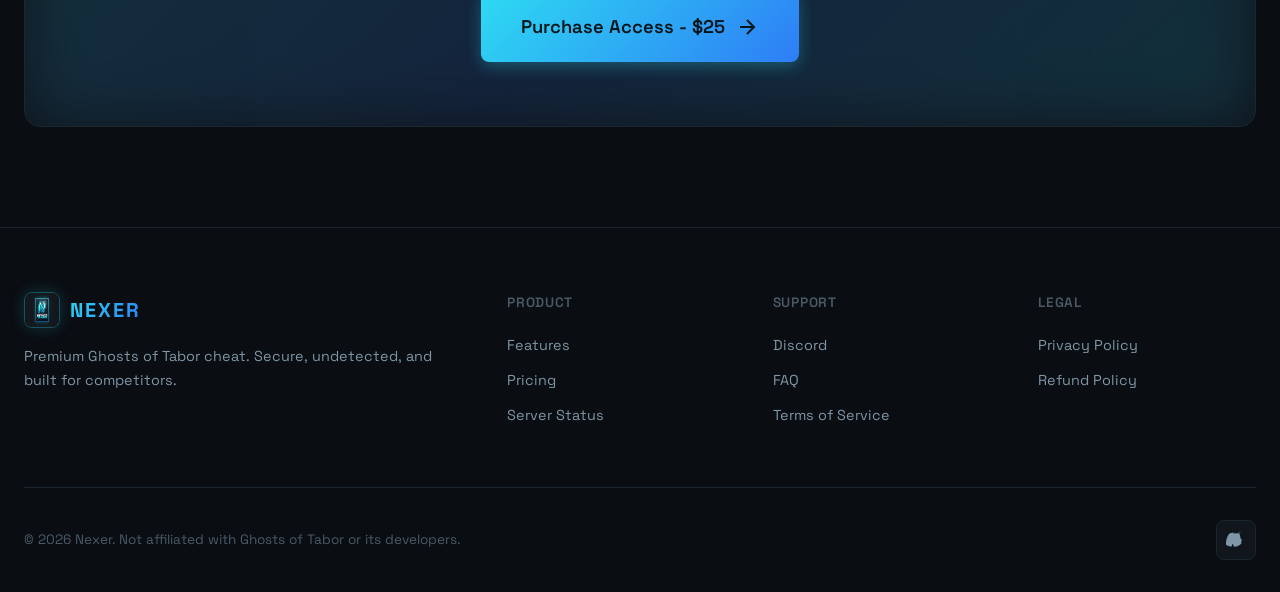
==== commit 488ecaea: "Update site: v1.0.0, Cash App/Crypto, no HWID spoofer, Discord link fix" ====
--- a/docs/index.html
+++ b/docs/index.html
@@ -40,14 +40,14 @@
         <div class="hero-content">
           <div class="hero-badge">
             <span class="pulse-dot"></span>
-            <span>Cheat Trials Season Active</span>
+            <span>Cheat Season Active</span>
           </div>
           <h1 class="hero-title">
             NEXER
-            <span class="hero-subtitle">Ghosts of Tabor</span>
+            <span class="hero-subtitle">Ghosts of Tabor Cheat</span>
           </h1>
           <p class="hero-desc">
-            Premium cheat trials for Ghosts of Tabor. Undetected, secure, and built for competitive advantage. 
+            Premium cheat for Ghosts of Tabor. Undetected, secure, and built for competitive advantage. 
             Join thousands of players dominating the extraction.
           </p>
           <div class="hero-actions">
@@ -86,26 +86,30 @@
                 </div>
               </div>
               <div class="card-body">
-                <div class="code-lines">
-                  <div class="code-line"><span class="code-keyword">namespace</span> <span class="code-class">Nexer</span> {</div>
-                  <div class="code-line indent"><span class="code-keyword">public</span> <span class="code-keyword">class</span> <span class="code-function">CheatManager</span> {</div>
-                  <div class="code-line indent2"><span class="code-comment">// ESP System</span></div>
-                  <div class="code-line indent2"><span class="code-keyword">bool</span> <span class="code-variable">bEnableESP</span> = <span class="code-value">true</span>;</div>
-                  <div class="code-line indent2"><span class="code-variable">PlayerESP</span> <span class="code-variable">esp</span> = <span class="code-keyword">new</span>();</div>
-                  <div class="code-line indent"><span class="code-comment">// Aimbot Config</span></div>
-                  <div class="code-line indent2"><span class="code-keyword">float</span> <span class="code-variable">fov</span> = <span class="code-value">120.0f</span>;</div>
-                  <div class="code-line indent2"><span class="code-keyword">float</span> <span class="code-variable">smooth</span> = <span class="code-value">2.5f</span>;</div>
-                  <div class="code-line indent"><span class="code-comment">// Security</span></div>
-                  <div class="code-line indent2"><span class="code-keyword">bool</span> <span class="code-variable">bHWIDSpoof</span> = <span class="code-value">true</span>;</div>
-                  <div class="code-line indent2"><span class="code-keyword">bool</span> <span class="code-variable">bStreamProof</span> = <span class="code-value">true</span>;</div>
-                  <div class="code-line indent">}</div>
-                  <div class="code-line">}</div>
-                </div>
+<div class="code-lines">
+                <div class="code-line"><span class="code-keyword">namespace</span> <span class="code-class">Nexer</span> {</div>
+                <div class="code-line indent"><span class="code-keyword">public</span> <span class="code-keyword">class</span> <span class="code-function">CheatManager</span> {</div>
+                <div class="code-line indent2"><span class="code-comment">// ESP System</span></div>
+                <div class="code-line indent2"><span class="code-keyword">bool</span> <span class="code-variable">bEnableESP</span> = <span class="code-value">true</span>;</div>
+                <div class="code-line indent2"><span class="code-variable">PlayerESP</span> <span class="code-variable">esp</span> = <span class="code-keyword">new</span>();</div>
+                <div class="code-line indent"><span class="code-comment">// Aimbot Config</span></div>
+                <div class="code-line indent2"><span class="code-keyword">float</span> <span class="code-variable">fov</span> = <span class="code-value">120.0f</span>;</div>
+                <div class="code-line indent2"><span class="code-keyword">float</span> <span class="code-variable">smooth</span> = <span class="code-value">2.5f</span>;</div>
+                <div class="code-line indent"><span class="code-comment">// Security</span></div>
+                <div class="code-line indent2"><span class="code-keyword">bool</span> <span class="code-variable">bStreamProof</span> = <span class="code-value">true</span>;</div>
+                <div class="code-line indent">}</div>
+                <div class="code-line">}</div>
               </div>
               <div class="card-footer">
                 <span class="status-dot online"></span>
                 <span>Server Online</span>
-                <span class="version">v2.4.1</span>
+                <span class="version">v1.0.0</span>
+              </div>
+</div>
+              <div class="card-footer">
+                <span class="status-dot online"></span>
+                <span>Server Online</span>
+                <span class="version">v1.0.0</span>
               </div>
             </div>
           </div>
@@ -165,12 +169,12 @@
               </svg>
             </div>
             <h3>Maximum Security</h3>
-            <p>Kernel-level protection, HWID spoofing, stream-proof rendering, and encrypted communication keep you undetected.
+            <p>Kernel-level protection, stream-proof rendering, and encrypted communication keep you undetected.
             <ul class="feature-details">
-              <li>HWID Spoofer built-in</li>
               <li>Stream proof (OBS/Discord)</li>
               <li>Encrypted server comms</li>
               <li>Manual map injection</li>
+              <li>Anti-screenshot protection</li>
             </ul>
           </article>
           <article class="feature-card" data-feature="misc">
@@ -290,7 +294,8 @@
             <img src="assets/images/logo.png" alt="Nexer" class="logo-img">
             <span class="logo-text">NEXER</span>
           </a>
-          <p>Premium Ghosts of Tabor cheat trials. Secure, undetected, and built for competitors.</        </div>
+          <p>Premium Ghosts of Tabor cheat. Secure, undetected, and built for competitors.</p>
+        </div>
         <div class="footer-links">
           <h4>Product</h4>
           <a href="#features">Features</a>
@@ -299,7 +304,7 @@
         </div>
         <div class="footer-links">
           <h4>Support</h4>
-          <a href="https://discord.gg/ghostsoftabor" target="_blank" rel="noopener">Discord</a>
+          <a href="https://discord.gg/bTq38ASNTp" target="_blank" rel="noopener">Discord</a>
           <a href="buy.html#faq">FAQ</a>
           <a href="buy.html#tos">Terms of Service</a>
         </div>
@@ -312,17 +317,12 @@
       <div class="footer-bottom">
         <p>&copy; 2026 Nexer. Not affiliated with Ghosts of Tabor or its developers.</p>
         <div class="footer-social">
-          <a href="https://discord.gg/ghostsoftabor" target="_blank" rel="noopener" aria-label="Discord">
+          <a href="https://discord.gg/bTq38ASNTp" target="_blank" rel="noopener" aria-label="Discord">
             <svg width="20" height="20" viewBox="0 0 24 24" fill="currentColor">
               <path d="M20.317 4.37a19.791 19.791 0 0 0-4.885-1.515.074.074 0 0 0-.079.037c-.21.375-.444.864-.608 1.25a18.27 18.27 0 0 0-5.487 0 12.64 12.64 0 0 0-.617-1.25.077.077 0 0 0-.079-.037A19.736 19.736 0 0 0 3.676 4.37a.07.07 0 0 0-.032.027C.533 9.046-.32 13.58.099 18.057a.078.078 0 0 0 .023.04.07.07 0 0 0 .031.027 20.26 20.26 0 0 0 5.973 2.075.077.077 0 0 0 .08-.037c.462-.63.87-1.39 1.158-2.26a22.14 22.14 0 0 0 .582-1.28.076.076 0 0 1 .077-.077h.077a.076.076 0 0 1 .077.077c.13.504.3.98.582 1.28.315.91.755 1.71 1.158 2.26a.077.077 0 0 0 .08.037c3.516-.556 6.573-1.838 8.479-4.11a.069.069 0 0 0 .03-.028.062.062 0 0 0-.012-.079c-.406-4.537-1.358-9.143-3.19-13.62a.06.06 0 0 0-.03-.028z"/>
               <path d="M10.07 15.79c-.82 0-1.5-.74-1.5-1.63 0-.97.83-1.87 1.7-1.87.78 0 1.42.75 1.42 1.69-.02 1.05-.9 1.78-1.62 1.81zm7.34-1.61c-.83 0-1.5-.76-1.5-1.63 0-.97.83-1.87 1.7-1.87.78 0 1.42.75 1.42 1.69-.02 1.05-.9 1.78-1.62 1.81z"/>
             </svg>
           </a>
-          <a href="https://twitter.com" target="_blank" rel="noopener" aria-label="Twitter">
-            <svg width="20" height="20" viewBox="0 0 24 24" fill="currentColor">
-              <path d="M18.244 2.25h3.308l-7.227 8.26 8.502 11.24H16.17l-5.214-6.817L4.99 21.75H1.64l7.73-9.889L.12 2.25h3.66l6.318 8.382L21.972 2.25h-3.726Z"/>
-            </svg>
-          </a>
         </div>
       </div>
     </footer>
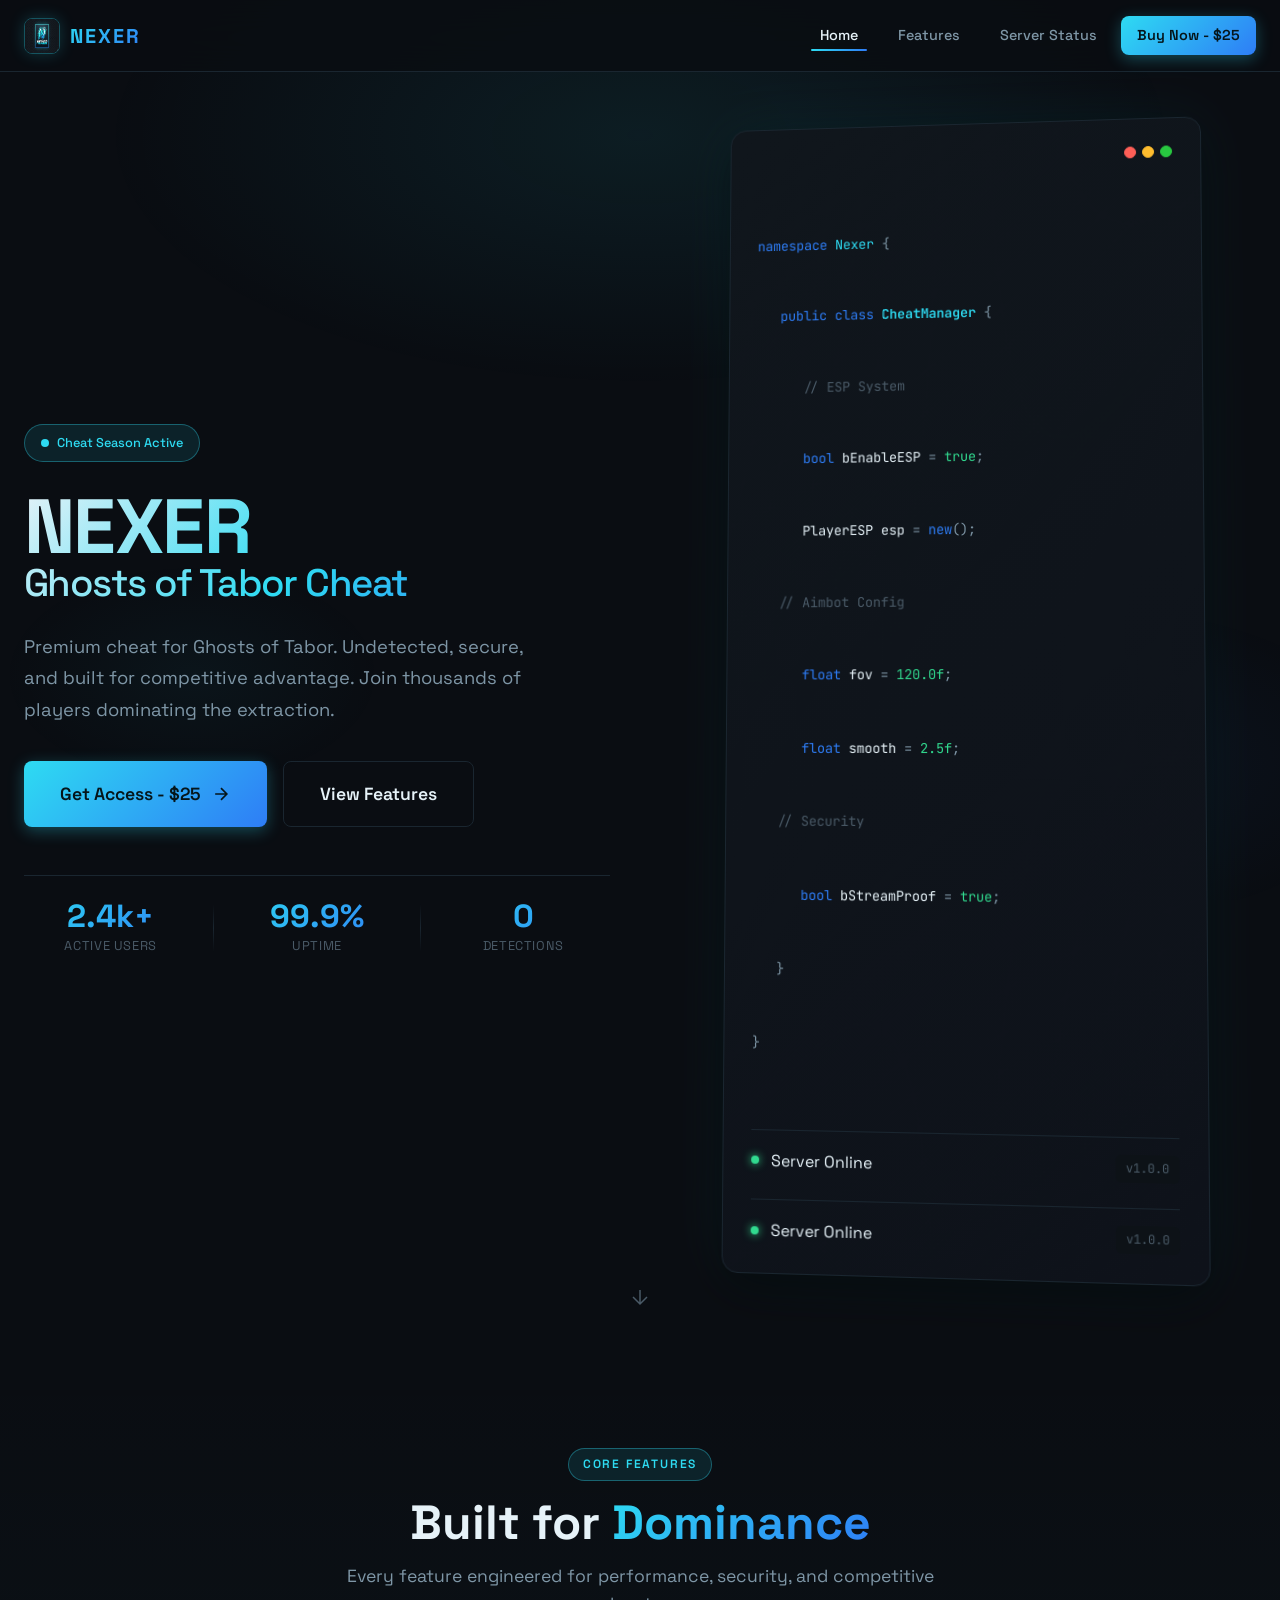
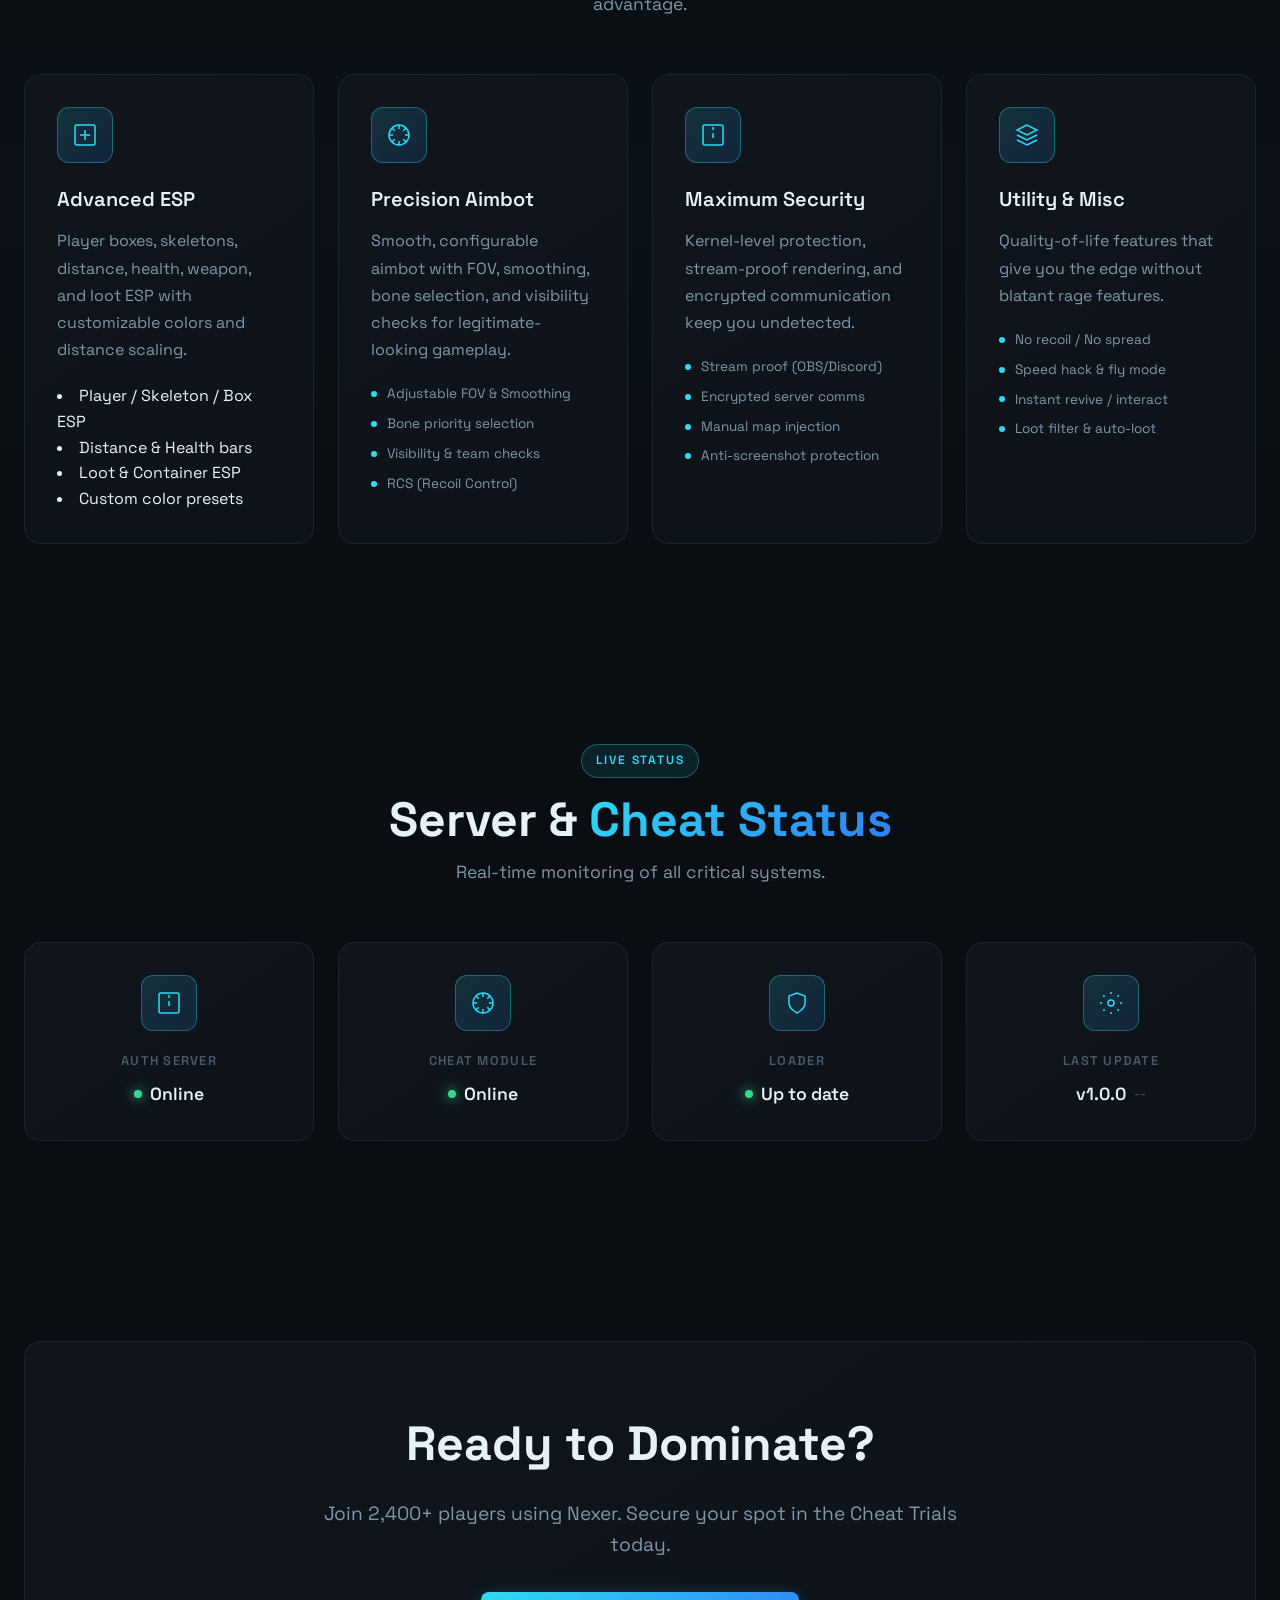
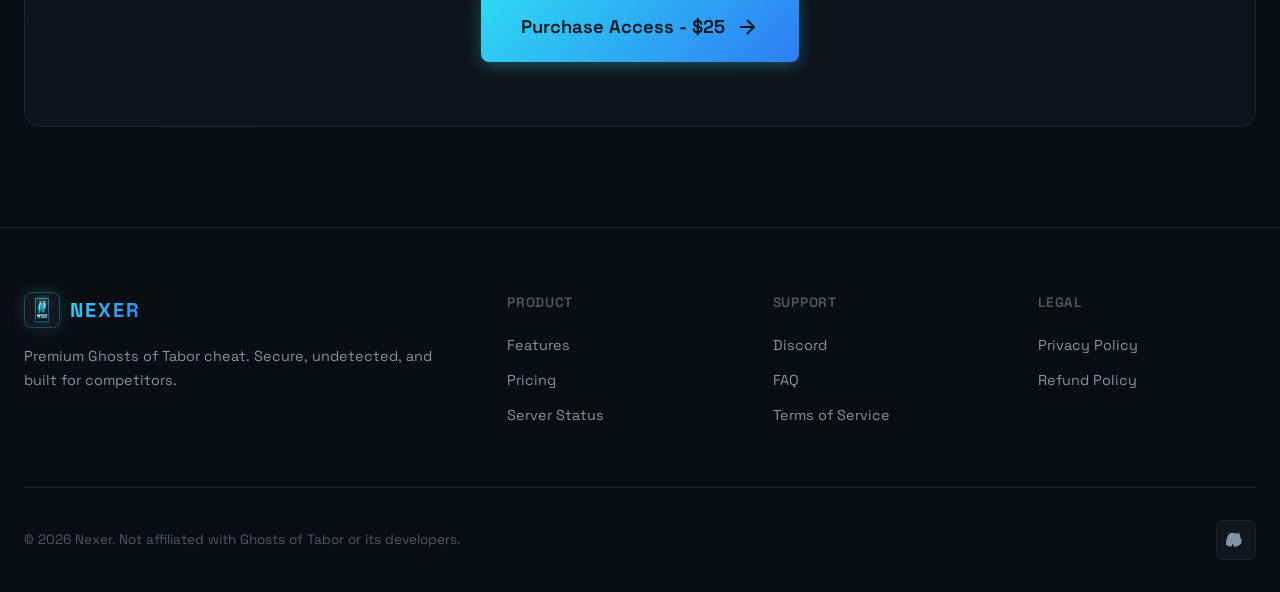
==== commit c4446129: "info-only buy page, live status, loader status sync" ====
--- a/docs/index.html
+++ b/docs/index.html
@@ -204,7 +204,7 @@
           <p class="section-desc">Real-time monitoring of all critical systems.</p>
         </header>
         <div class="status-grid">
-          <div class="status-card">
+          <div class="status-card" id="status-api">
             <div class="status-icon">
               <svg width="24" height="24" viewBox="0 0 24 24" fill="none" stroke="currentColor" stroke-width="1.5">
                 <rect x="2" y="2" width="20" height="20" rx="2"/>
@@ -214,12 +214,12 @@
             <div class="status-info">
               <span class="status-label">Auth Server</span>
               <div class="status-value">
-                <span class="status-indicator online"></span>
-                <span>Online</span>
-              </div>
-            </div>
-          </div>
-          <div class="status-card">
+                <span class="status-indicator online" id="dot-api"></span>
+                <span id="text-api">Online</span>
+              </div>
+            </div>
+          </div>
+          <div class="status-card" id="status-cheat">
             <div class="status-icon">
               <svg width="24" height="24" viewBox="0 0 24 24" fill="none" stroke="currentColor" stroke-width="1.5">
                 <circle cx="12" cy="12" r="10"/>
@@ -229,26 +229,27 @@
             <div class="status-info">
               <span class="status-label">Cheat Module</span>
               <div class="status-value">
-                <span class="status-indicator online"></span>
-                <span>Online</span>
-              </div>
-            </div>
-          </div>
-          <div class="status-card">
+                <span class="status-indicator online" id="dot-cheat"></span>
+                <span id="text-cheat">Online</span>
+              </div>
+              <div class="status-message" id="status-cheat-msg"></div>
+            </div>
+          </div>
+          <div class="status-card" id="status-loader">
             <div class="status-icon">
               <svg width="24" height="24" viewBox="0 0 24 24" fill="none" stroke="currentColor" stroke-width="1.5">
                 <path d="M12 22s8-4 8-10V5l-8-3-8 3v7c0 6 8 10 8 10z"/>
               </svg>
             </div>
             <div class="status-info">
-              <span class="status-label">HWID System</span>
+              <span class="status-label">Loader</span>
               <div class="status-value">
-                <span class="status-indicator online"></span>
-                <span>Operational</span>
-              </div>
-            </div>
-          </div>
-          <div class="status-card">
+                <span class="status-indicator online" id="dot-loader"></span>
+                <span id="text-loader">Up to date</span>
+              </div>
+            </div>
+          </div>
+          <div class="status-card" id="status-update">
             <div class="status-icon">
               <svg width="24" height="24" viewBox="0 0 24 24" fill="none" stroke="currentColor" stroke-width="1.5">
                 <circle cx="12" cy="12" r="3"/>
@@ -258,8 +259,8 @@
             <div class="status-info">
               <span class="status-label">Last Update</span>
               <div class="status-value">
-                <span>v2.4.1</span>
-                <span class="status-sub">Jul 20, 2026</span>
+                <span id="text-version">v1.0.0</span>
+                <span class="status-sub" id="text-update-date">--</span>
               </div>
             </div>
           </div>
--- a/docs/css/styles.css
+++ b/docs/css/styles.css
@@ -978,27 +978,189 @@
 }
 
 .ls-checkout-btn::before {
-  content: '';
-  position: absolute;
-  inset: 0;
-  background: linear-gradient(90deg, transparent, rgba(255,255,255,0.2), transparent);
-  transform: translateX(-100%);
-  transition: transform 0.6s ease;
-}
-
-.ls-checkout-btn:hover::before {
-  transform: translateX(100%);
-}
-
-.secure-note {
-  display: flex;
-  align-items: center;
-  justify-content: center;
-  gap: 8px;
-  margin-top: 20px;
-  font-size: 0.8rem;
-  color: var(--text-dark);
-}
+    content: '';
+    position: absolute;
+    inset: 0;
+    background: linear-gradient(90deg, transparent, rgba(255,255,255,0.2), transparent);
+    transform: translateX(-100%);
+    transition: transform 0.6s ease;
+  }
+
+  .ls-checkout-btn:hover::before {
+    transform: translateX(100%);
+  }
+
+  .secure-note {
+    display: flex;
+    align-items: center;
+    justify-content: center;
+    gap: 8px;
+    margin-top: 20px;
+    font-size: 0.8rem;
+    color: var(--text-dark);
+  }
+
+  /* Cash App Manual Button */
+  .cashapp-manual-btn {
+    position: relative;
+    overflow: hidden;
+  }
+
+  .cashapp-manual-btn::before {
+    content: '';
+    position: absolute;
+    inset: 0;
+    background: linear-gradient(90deg, transparent, rgba(255,255,255,0.2), transparent);
+    transform: translateX(-100%);
+    transition: transform 0.6s ease;
+  }
+
+  .cashapp-manual-btn:hover::before {
+    transform: translateX(100%);
+  }
+
+  .payment-divider {
+    display: flex;
+    align-items: center;
+    gap: 16px;
+    margin: 24px 0;
+    color: var(--text-dark);
+    font-size: 0.8rem;
+    font-weight: 600;
+    text-transform: uppercase;
+    letter-spacing: 0.1em;
+  }
+
+  .payment-divider::before,
+  .payment-divider::after {
+    content: '';
+    flex: 1;
+    height: 1px;
+    background: var(--border);
+  }
+
+  /* Crypto Options */
+  .crypto-options {
+    display: grid;
+    grid-template-columns: repeat(3, 1fr);
+    gap: 16px;
+    margin: 24px 0;
+  }
+
+  .crypto-btn {
+    display: flex;
+    flex-direction: column;
+    align-items: center;
+    gap: 8px;
+    padding: 20px 16px;
+    background: linear-gradient(145deg, var(--card-bg) 0%, var(--bg-elevated) 100%);
+    border: 1px solid var(--border);
+    border-radius: var(--radius-lg);
+    cursor: pointer;
+    transition: var(--transition);
+    text-align: center;
+  }
+
+  .crypto-btn:hover {
+    border-color: var(--border-glow);
+    transform: translateY(-2px);
+    box-shadow: var(--shadow-md);
+  }
+
+  .crypto-btn svg {
+    color: var(--accent);
+  }
+
+  .crypto-btn span {
+    font-weight: 600;
+    font-size: 0.9rem;
+    color: var(--text-primary);
+  }
+
+  .crypto-btn small {
+    font-size: 0.65rem;
+    color: var(--text-dark);
+    font-family: var(--font-mono);
+    word-break: break-all;
+    max-width: 100%;
+  }
+
+  /* Payment Instructions Modal */
+  .payment-instructions {
+    display: none;
+    position: fixed;
+    inset: 0;
+    background: rgba(0, 0, 0, 0.85);
+    backdrop-filter: blur(8px);
+    z-index: 1000;
+    display: flex;
+    align-items: center;
+    justify-content: center;
+    padding: 24px;
+    animation: fadeIn 0.3s ease;
+  }
+
+  .payment-instructions.show {
+    display: flex;
+  }
+
+  .payment-instructions-content {
+    background: linear-gradient(145deg, var(--card-bg) 0%, var(--bg-elevated) 100%);
+    border: 1px solid var(--border);
+    border-radius: var(--radius-xl);
+    padding: 32px;
+    max-width: 500px;
+    width: 100%;
+    position: relative;
+    animation: slideUp 0.3s ease;
+  }
+
+  .payment-instructions-content h4 {
+    font-size: 1.25rem;
+    font-weight: 600;
+    margin-bottom: 20px;
+    color: var(--accent);
+  }
+
+  .payment-instructions-content ol {
+    padding-left: 20px;
+    margin-bottom: 24px;
+  }
+
+  .payment-instructions-content li {
+    margin-bottom: 12px;
+    line-height: 1.6;
+    color: var(--text-secondary);
+  }
+
+  .payment-instructions-content strong {
+    color: var(--accent);
+  }
+
+  .payment-instructions-content a {
+    color: var(--accent);
+    text-decoration: none;
+    font-weight: 500;
+  }
+
+  .payment-instructions-content a:hover {
+    text-decoration: underline;
+  }
+
+  .payment-instructions-content .btn {
+    width: 100%;
+    margin-top: 8px;
+  }
+
+  @keyframes fadeIn {
+    from { opacity: 0; }
+    to { opacity: 1; }
+  }
+
+  @keyframes slideUp {
+    from { opacity: 0; transform: translateY(20px); }
+    to { opacity: 1; transform: translateY(0); }
+  }
 
 .purchase-sidebar {
   display: flex;
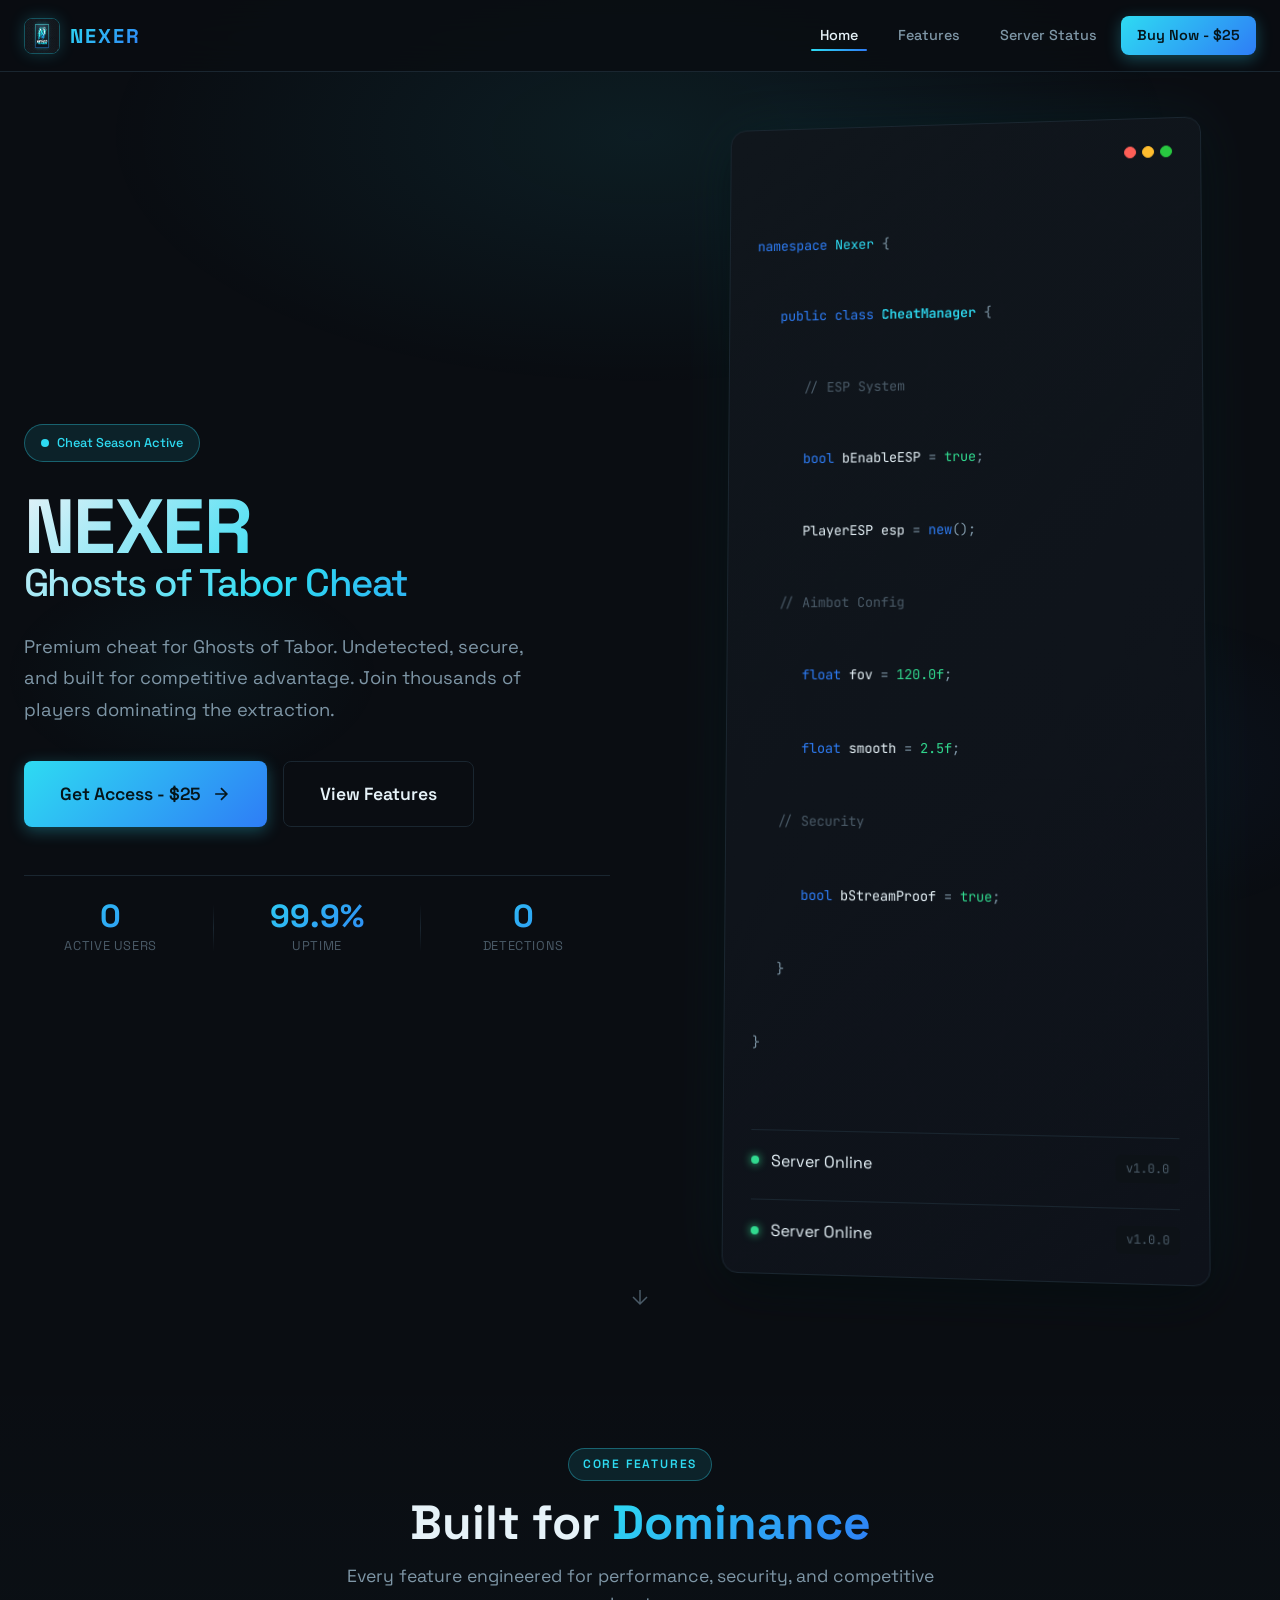
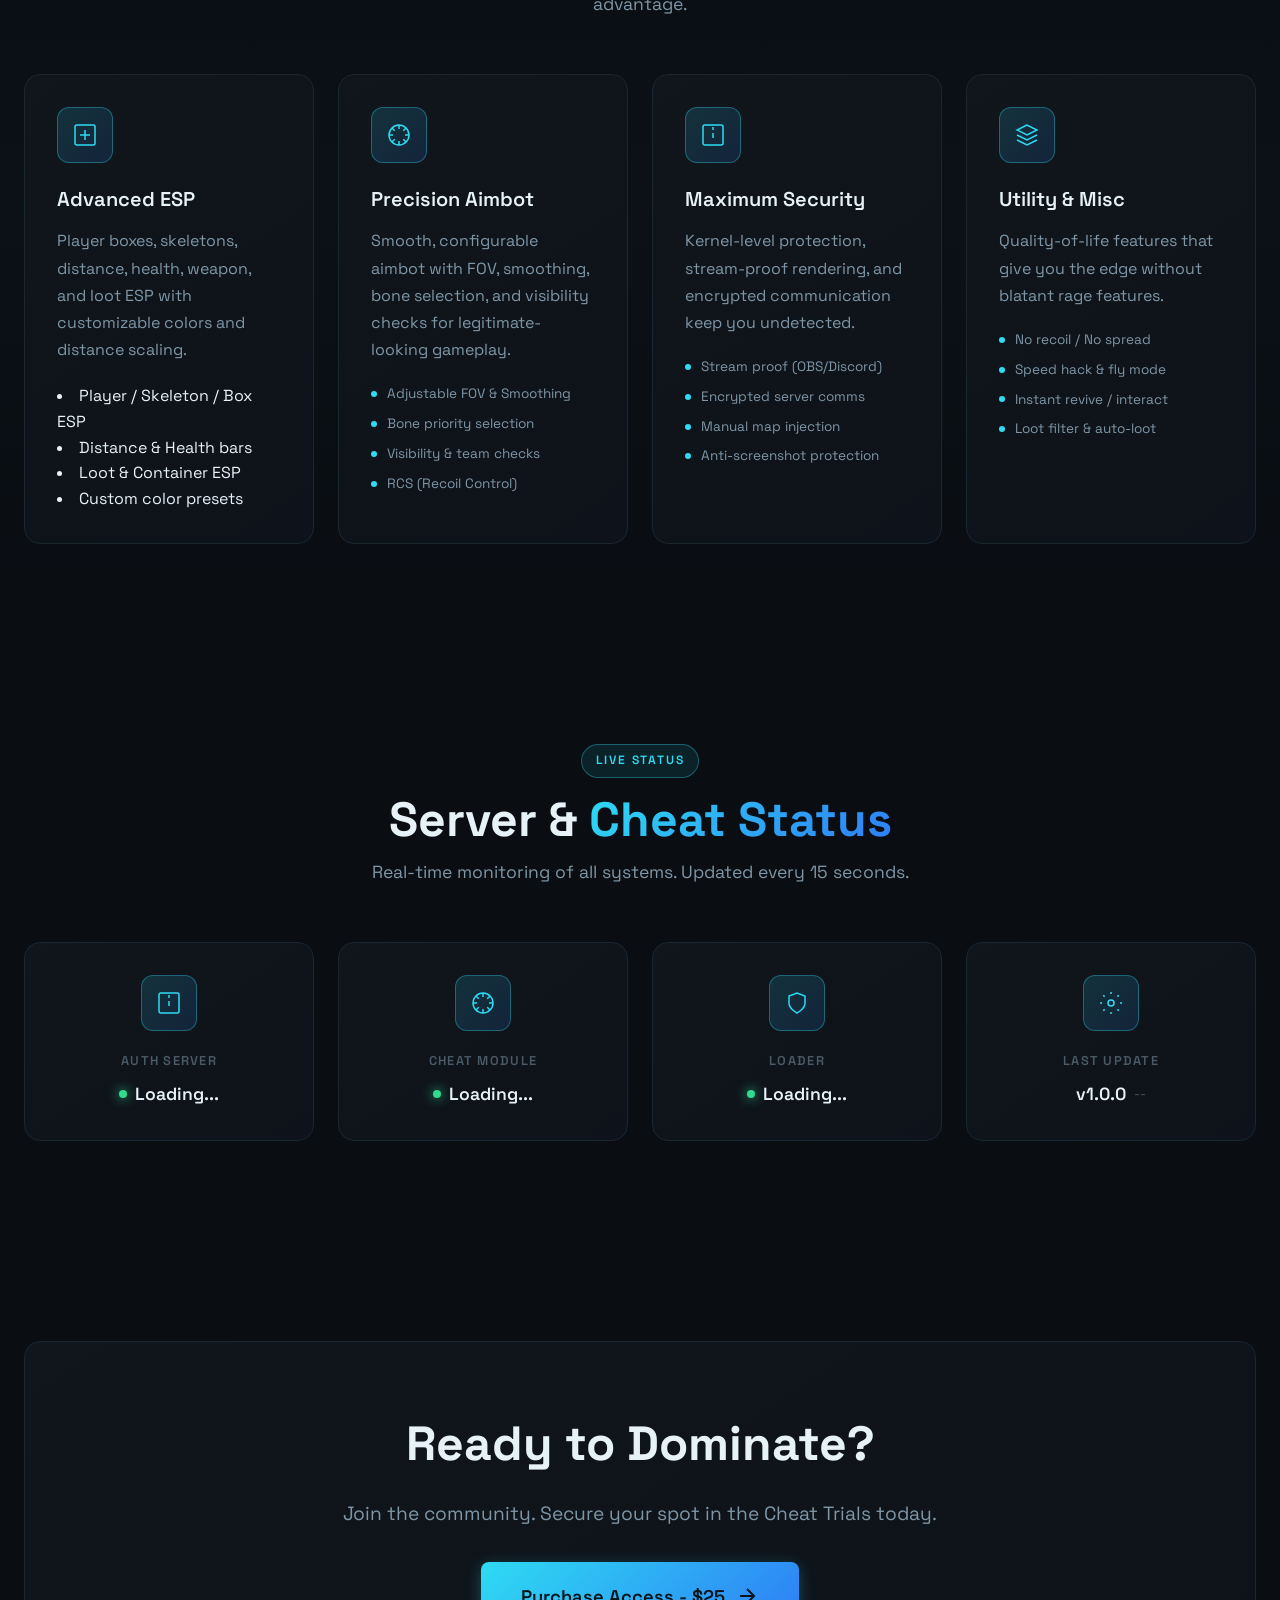
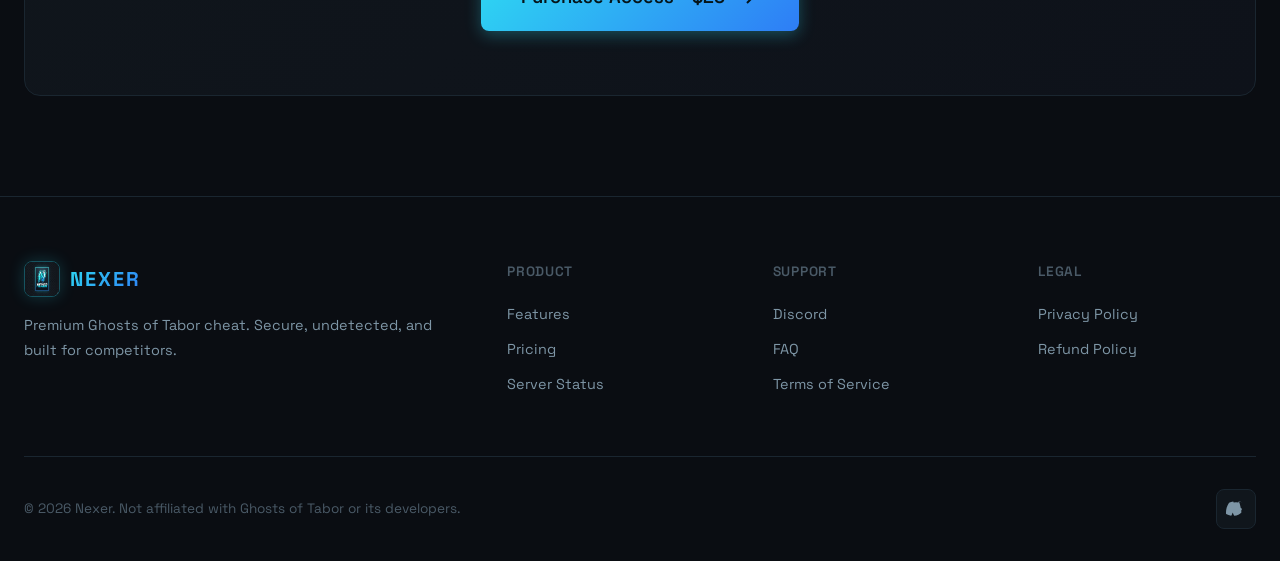
==== commit a486e8e8: "live status, cleaner buy page, fixed stats" ====
--- a/docs/index.html
+++ b/docs/index.html
@@ -61,12 +61,12 @@
           </div>
           <div class="hero-stats">
             <div class="stat">
-              <span class="stat-value">2.4k+</span>
+              <span class="stat-value" id="heroUsers">0</span>
               <span class="stat-label">Active Users</span>
             </div>
             <div class="stat-divider"></div>
             <div class="stat">
-              <span class="stat-value">99.9%</span>
+              <span class="stat-value" id="heroUptime">99.9%</span>
               <span class="stat-label">Uptime</span>
             </div>
             <div class="stat-divider"></div>
@@ -201,7 +201,7 @@
         <header class="section-header">
           <span class="section-tag">Live Status</span>
           <h2 class="section-title">Server & <span class="highlight">Cheat Status</span></h2>
-          <p class="section-desc">Real-time monitoring of all critical systems.</p>
+          <p class="section-desc">Real-time monitoring of all systems. Updated every 15 seconds.</p>
         </header>
         <div class="status-grid">
           <div class="status-card" id="status-api">
@@ -214,8 +214,8 @@
             <div class="status-info">
               <span class="status-label">Auth Server</span>
               <div class="status-value">
-                <span class="status-indicator online" id="dot-api"></span>
-                <span id="text-api">Online</span>
+                <span class="status-indicator" id="dot-api"></span>
+                <span id="text-api">Loading...</span>
               </div>
             </div>
           </div>
@@ -229,8 +229,8 @@
             <div class="status-info">
               <span class="status-label">Cheat Module</span>
               <div class="status-value">
-                <span class="status-indicator online" id="dot-cheat"></span>
-                <span id="text-cheat">Online</span>
+                <span class="status-indicator" id="dot-cheat"></span>
+                <span id="text-cheat">Loading...</span>
               </div>
               <div class="status-message" id="status-cheat-msg"></div>
             </div>
@@ -244,8 +244,8 @@
             <div class="status-info">
               <span class="status-label">Loader</span>
               <div class="status-value">
-                <span class="status-indicator online" id="dot-loader"></span>
-                <span id="text-loader">Up to date</span>
+                <span class="status-indicator" id="dot-loader"></span>
+                <span id="text-loader">Loading...</span>
               </div>
             </div>
           </div>
@@ -274,7 +274,7 @@
           <div class="cta-glow"></div>
           <div class="cta-content">
             <h2>Ready to Dominate?</h2>
-            <p>Join 2,400+ players using Nexer. Secure your spot in the Cheat Trials today.</p>
+            <p>Join the community. Secure your spot in the Cheat Trials today.</p>
             <a href="buy.html" class="btn btn-primary btn-xl">
               <span>Purchase Access - $25</span>
               <svg width="24" height="24" viewBox="0 0 24 24" fill="none" stroke="currentColor" stroke-width="2">
--- a/docs/css/styles.css
+++ b/docs/css/styles.css
@@ -1000,116 +1000,107 @@
     color: var(--text-dark);
   }
 
-  /* Cash App Manual Button */
-  .cashapp-manual-btn {
-    position: relative;
-    overflow: hidden;
-  }
-
-  .cashapp-manual-btn::before {
-    content: '';
-    position: absolute;
-    inset: 0;
-    background: linear-gradient(90deg, transparent, rgba(255,255,255,0.2), transparent);
-    transform: translateX(-100%);
-    transition: transform 0.6s ease;
-  }
-
-  .cashapp-manual-btn:hover::before {
-    transform: translateX(100%);
-  }
-
-  .payment-divider {
+  /* Purchase Steps */
+  .purchase-steps {
+    margin: 24px 0;
+    padding: 20px;
+    background: rgba(46, 219, 242, 0.04);
+    border: 1px solid rgba(46, 219, 242, 0.12);
+    border-radius: var(--radius-lg);
+  }
+
+  .step {
     display: flex;
     align-items: center;
-    gap: 16px;
-    margin: 24px 0;
-    color: var(--text-dark);
-    font-size: 0.8rem;
-    font-weight: 600;
-    text-transform: uppercase;
-    letter-spacing: 0.1em;
-  }
-
-  .payment-divider::before,
-  .payment-divider::after {
-    content: '';
-    flex: 1;
-    height: 1px;
-    background: var(--border);
-  }
-
-  /* Crypto Options */
-  .crypto-options {
-    display: grid;
-    grid-template-columns: repeat(3, 1fr);
-    gap: 16px;
-    margin: 24px 0;
-  }
-
-  .crypto-btn {
-    display: flex;
-    flex-direction: column;
-    align-items: center;
-    gap: 8px;
-    padding: 20px 16px;
-    background: linear-gradient(145deg, var(--card-bg) 0%, var(--bg-elevated) 100%);
-    border: 1px solid var(--border);
-    border-radius: var(--radius-lg);
-    cursor: pointer;
-    transition: var(--transition);
-    text-align: center;
-  }
-
-  .crypto-btn:hover {
-    border-color: var(--border-glow);
-    transform: translateY(-2px);
-    box-shadow: var(--shadow-md);
-  }
-
-  .crypto-btn svg {
-    color: var(--accent);
-  }
-
-  .crypto-btn span {
-    font-weight: 600;
-    font-size: 0.9rem;
-    color: var(--text-primary);
-  }
-
-  .crypto-btn small {
-    font-size: 0.65rem;
-    color: var(--text-dark);
-    font-family: var(--font-mono);
-    word-break: break-all;
-    max-width: 100%;
-  }
-
-  /* Payment Instructions Modal */
-  .payment-instructions {
-    display: none;
-    position: fixed;
-    inset: 0;
-    background: rgba(0, 0, 0, 0.85);
-    backdrop-filter: blur(8px);
-    z-index: 1000;
+    gap: 12px;
+  }
+
+  .step-badge {
+    width: 28px;
+    height: 28px;
     display: flex;
     align-items: center;
     justify-content: center;
-    padding: 24px;
-    animation: fadeIn 0.3s ease;
-  }
-
-  .payment-instructions.show {
+    border-radius: 50%;
+    background: var(--accent);
+    color: var(--bg);
+    font-weight: 700;
+    font-size: 0.8rem;
+    flex-shrink: 0;
+  }
+
+  .step-content {
+    flex: 1;
+  }
+
+  .step-content strong {
+    display: block;
+    color: var(--text-primary);
+    font-size: 0.85rem;
+  }
+
+  .step-content span {
+    color: var(--text-dark);
+    font-size: 0.78rem;
+  }
+
+  .step-arrow {
     display: flex;
-  }
-
-  .payment-instructions-content {
-    background: linear-gradient(145deg, var(--card-bg) 0%, var(--bg-elevated) 100%);
+    justify-content: center;
+    padding: 4px 0;
+    color: var(--accent);
+    opacity: 0.5;
+  }
+
+  /* Payment Methods Sidebar */
+  .payment-methods {
+    display: flex;
+    flex-direction: column;
+    gap: 10px;
+  }
+
+  .payment-method {
+    display: flex;
+    align-items: center;
+    gap: 10px;
+    padding: 10px 12px;
+    background: var(--bg-elevated);
     border: 1px solid var(--border);
-    border-radius: var(--radius-xl);
-    padding: 32px;
-    max-width: 500px;
+    border-radius: var(--radius-sm);
+  }
+
+  .payment-method .method-icon {
+    width: 36px;
+    height: 36px;
+    display: flex;
+    align-items: center;
+    justify-content: center;
+    border-radius: var(--radius-sm);
+    background: rgba(46, 219, 242, 0.08);
+    flex-shrink: 0;
+  }
+
+  .payment-method .method-icon svg {
+    color: var(--accent);
+    width: 18px;
+    height: 18px;
+  }
+
+  .payment-method strong {
+    display: block;
+    color: var(--text-primary);
+    font-size: 0.82rem;
+  }
+
+  .payment-method span:last-child {
+    display: block;
+    color: var(--text-dark);
+    font-size: 0.68rem;
+    word-break: break-all;
+    font-family: var(--font-mono);
+    line-height: 1.3;
+    margin-top: 1px;
+  }
     width: 100%;
     position: relative;
     animation: slideUp 0.3s ease;
